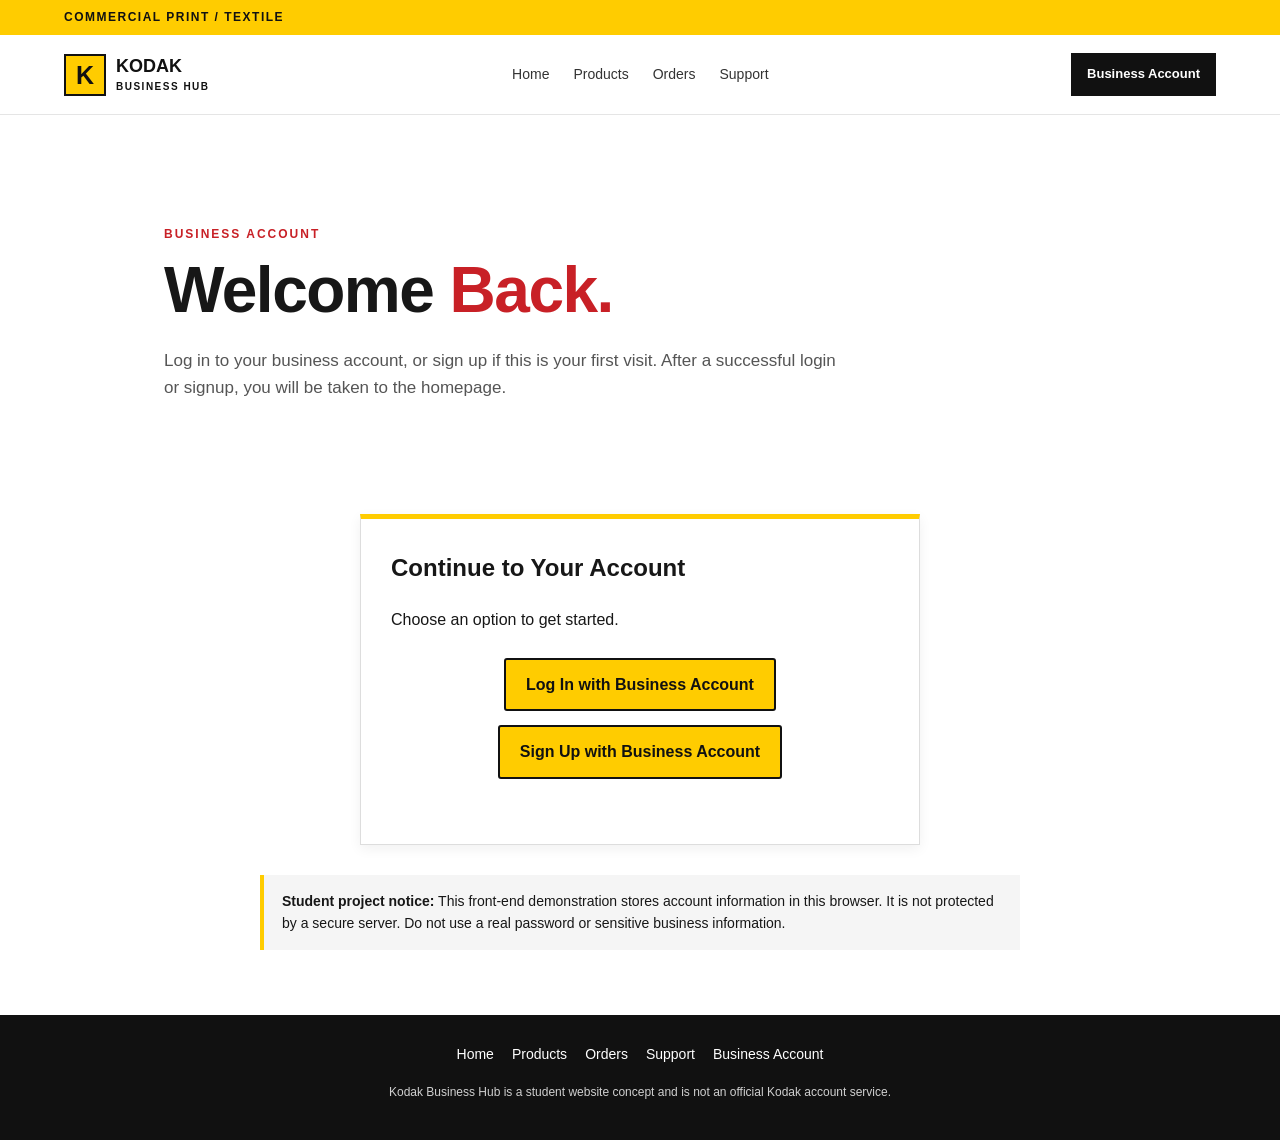
==== login.html @ 9f92df03 "Add files via upload all the files are linked. Login page established first and then goes to home pa" ====
<!DOCTYPE html>
<!-- This tells the browser that this page uses modern HTML. -->
<html lang="en">
<head>
    <!-- Standard character encoding and responsive page sizing. -->
    <meta charset="UTF-8">
    <meta name="viewport" content="width=device-width, initial-scale=1.0">
    <title>Business Account Login | Kodak Business Hub</title>
    <!-- Use the same stylesheet as the rest of the website. -->
    <link rel="stylesheet" href="style.css">
</head>
<body>
    <!-- The visible page content starts here. Header, main content, and footer go inside body. -->
    <div class="top-bar"><p>COMMERCIAL PRINT / TEXTILE</p></div>

    <header class="site-header">
        <a class="brand" href="index.html" aria-label="Kodak Business Hub home">
            <span class="brand-mark">K</span>
            <span class="brand-name">KODAK<small>BUSINESS HUB</small></span>
        </a>
        <nav class="navigation" aria-label="Main navigation">
            <a href="index.html">Home</a>
            <a href="products.html">Products</a>
            <a href="order.html">Orders</a>
            <a href="support.html">Support</a>
        </nav>
        <a class="account-button" href="login.html" aria-current="page">Business Account</a>
    </header>

    <!-- Main is where the unique content for this page belongs. -->

    <main class="login-content">
        <section class="intro">
            <p class="small-heading">BUSINESS ACCOUNT</p>
            <h1>Welcome <span>Back.</span></h1>
            <p class="intro-text">
                Log in to your business account, or sign up if this is your first visit.
                After a successful login or signup, you will be taken to the homepage.
            </p>
        </section>

        <!-- Visitors choose whether they already have an account. -->
        <section class="login-card" id="account-options">
            <h2>Continue to Your Account</h2>
            <p>Choose an option to get started.</p>
            <div class="order-buttons">
                <button type="button" class="login-button" id="show-login">
                    Log In with Business Account
                </button>
                <button type="button" class="login-button" id="show-signup">
                    Sign Up with Business Account
                </button>
            </div>
        </section>

        <!-- Login form is hidden until the visitor chooses Log In. -->
        <section class="login-card" id="login-section" hidden>
            <h2>Log In</h2>
            <form class="login-form" id="login-form">
                <label for="login-email">Business Email</label>
                <input type="email" id="login-email" name="loginEmail"
                    placeholder="name@company.com" autocomplete="username" required>

                <label for="login-password">Password</label>
                <input type="password" id="login-password" name="loginPassword"
                    placeholder="Enter your password" autocomplete="current-password" required>

                <button type="submit">Log In and Continue</button>
            </form>
            <p class="form-message" id="login-message" role="status" aria-live="polite"></p>
            <p class="login-switch">
                New here?
                <button type="button" class="text-button" id="login-to-signup">
                    Create a business account
                </button>
            </p>
        </section>

        <!-- Signup form collects the details needed for this demonstration. -->
        <section class="login-card" id="signup-section" hidden>
            <h2>Sign Up</h2>
            <form class="signup-form" id="signup-form">
                <label for="company-name">Company Name</label>
                <input type="text" id="company-name" name="companyName"
                    placeholder="Enter your company name" autocomplete="organization" required>

                <label for="signup-email">Business Email</label>
                <input type="email" id="signup-email" name="signupEmail"
                    placeholder="name@company.com" autocomplete="email" required>

                <label for="signup-password">Create a Password</label>
                <input type="password" id="signup-password" name="signupPassword"
                    placeholder="Create a password (at least 8 characters)"
                    autocomplete="new-password" minlength="8" required>

                <label for="confirm-password">Confirm Password</label>
                <input type="password" id="confirm-password" name="confirmPassword"
                    placeholder="Type the password again"
                    autocomplete="new-password" minlength="8" required>

                <button type="submit">Create Account and Continue</button>
            </form>
            <p class="form-message" id="signup-message" role="status" aria-live="polite"></p>
            <p class="login-switch">
                Already have an account?
                <button type="button" class="text-button" id="signup-to-login">Log in</button>
            </p>
        </section>

        <div class="prototype-notice">
            <strong>Student project notice:</strong>
            This front-end demonstration stores account information in this browser.
            It is not protected by a secure server. Do not use a real password or
            sensitive business information.
        </div>
    </main>

    <footer class="site-footer">
        <div class="footer-links">
            <a href="index.html">Home</a>
            <a href="products.html">Products</a>
            <a href="order.html">Orders</a>
            <a href="support.html">Support</a>
            <a href="login.html">Business Account</a>
        </div>
        <p class="disclaimer">
            Kodak Business Hub is a student website concept and is not an official
            Kodak account service.
        </p>
    </footer>

    <script>
        /*
         * ELEMENT REFERENCES
         * getElementById finds an HTML element by its unique id. Keeping these
         * references in constants makes the later code shorter and easier to read.
         */
        const accountOptions = document.getElementById("account-options");
        const loginSection = document.getElementById("login-section");
        const signupSection = document.getElementById("signup-section");
        const loginForm = document.getElementById("login-form");
        const signupForm = document.getElementById("signup-form");
        const loginMessage = document.getElementById("login-message");
        const signupMessage = document.getElementById("signup-message");

        /*
         * SHOW LOGIN
         * The hidden property controls whether a section appears on the page.
         * Hide the choice screen and signup form, then show the login form.
         */
        document.getElementById("show-login").addEventListener("click", function () {
            accountOptions.hidden = true;
            loginSection.hidden = false;
            signupSection.hidden = true;
            loginMessage.textContent = "";
        });

        // SHOW SIGNUP: display the signup form and hide the other two sections.
        document.getElementById("show-signup").addEventListener("click", function () {
            accountOptions.hidden = true;
            loginSection.hidden = true;
            signupSection.hidden = false;
            signupMessage.textContent = "";
        });

        // Allow visitors to move from login to signup without reloading the page.
        document.getElementById("login-to-signup").addEventListener("click", function () {
            loginSection.hidden = true;
            signupSection.hidden = false;
            signupMessage.textContent = "";
        });

        // Allow visitors to move from signup back to login.
        document.getElementById("signup-to-login").addEventListener("click", function () {
            signupSection.hidden = true;
            loginSection.hidden = false;
            loginMessage.textContent = "";
        });

        /*
         * SIGNUP
         * This project uses localStorage to imitate account creation in one browser.
         * A real login system should store accounts on a secure server and hash
         * passwords. Saving a plain password in browser storage is not secure.
         */
        signupForm.addEventListener("submit", function (event) {
            // Prevent the default form action, which would reload this page.
            event.preventDefault();

            // Read form values. trim() removes accidental spaces around text fields.
            const companyName = document.getElementById("company-name").value.trim();
            const email = document.getElementById("signup-email").value.trim().toLowerCase();
            const password = document.getElementById("signup-password").value;
            const confirmPassword = document.getElementById("confirm-password").value;

            // Password entries must match before we can create the demo account.
            if (password !== confirmPassword) {
                signupMessage.textContent = "The passwords do not match. Please try again.";
                return; // Stops the rest of this function.
            }

            // Use the email as part of the storage key to identify the account.
            const storageKey = "kodakBusinessAccount-" + email;
            const existingAccount = localStorage.getItem(storageKey);

            // Do not create a second account for the same email address.
            if (existingAccount !== null) {
                signupMessage.textContent =
                    "An account already exists for this email. Please log in instead.";
                return;
            }

            // Store the demo account as JSON text because localStorage stores strings.
            const account = {
                companyName: companyName,
                email: email,
                password: password
            };
            localStorage.setItem(storageKey, JSON.stringify(account));

            // Record the current signed-in email for this browser session.
            sessionStorage.setItem("kodakBusinessSignedInEmail", email);

            // The user asked to land on the homepage after successful signup.
            window.location.href = "index.html";
        });

        /*
         * LOGIN
         * Find the saved account by email and compare the password entered now
         * with the password saved when the account was created in this browser.
         */
        loginForm.addEventListener("submit", function (event) {
            event.preventDefault();

            const email = document.getElementById("login-email").value.trim().toLowerCase();
            const password = document.getElementById("login-password").value;
            const storageKey = "kodakBusinessAccount-" + email;

            // If the key is missing, no account was created for this email here.
            const savedAccountText = localStorage.getItem(storageKey);
            if (savedAccountText === null) {
                loginMessage.textContent =
                    "No account was found for that email. Please sign up first.";
                return;
            }

            // Turn the saved JSON string back into a JavaScript object.
            const savedAccount = JSON.parse(savedAccountText);

            // Do not redirect unless the entered password matches the saved one.
            if (savedAccount.password !== password) {
                loginMessage.textContent = "The password is incorrect. Please try again.";
                return;
            }

            // Save the signed-in state for this browser session.
            sessionStorage.setItem("kodakBusinessSignedInEmail", email);

            // Successful login sends the visitor to the homepage.
            window.location.href = "index.html";
        });
    </script>
</body>
</html>
---- style.css ----
/*
 * SHARED WEBSITE STYLES
 * This file controls the appearance shared by all the HTML pages.
 * HTML decides what content is on a page; CSS decides how that content looks.
 * I kept the existing rules and added explanations to make the file easier to follow.
 */

/* --------------------------------------------------
   KODAK BUSINESS HUB
   This file controls the appearance of the homepage.
   -------------------------------------------------- */


/* Applies consistent width calculations to all elements. */
* {
    box-sizing: border-box;
}


/* Sets the default font, text color, and page background. */
body {
    margin: 0;
    font-family: Arial, Helvetica, sans-serif;
    color: #171717;
    background-color: #ffffff;
    line-height: 1.6;
}


/* TOP BAR: Creates the yellow bar at the top. */
.top-bar {
    background-color: #ffcc00;
    color: #111111;
    padding: 8px 5%;
    font-size: 12px;
    font-weight: bold;
    letter-spacing: 1.5px;
}

/* Removes the default space around the top-bar paragraph. */
.top-bar p {
    margin: 0;
}


/* HEADER: Arranges the brand, navigation, and account link. */
/* Header: the logo, navigation links, and business-account button sit here. */
.site-header {
    display: flex;
    align-items: center;
    justify-content: space-between;
    gap: 24px;
    padding: 18px 5%;
    border-bottom: 1px solid #e5e5e5;
}


/* BRAND: Places the K symbol beside the brand name. */
.brand {
    display: flex;
    align-items: center;
    gap: 10px;
    color: #111111;
    text-decoration: none;
    flex-shrink: 0;
}


/* Creates the yellow square containing the letter K. */
.brand-mark {
    display: inline-flex;
    align-items: center;
    justify-content: center;
    width: 42px;
    height: 42px;
    background-color: #ffcc00;
    border: 2px solid #111111;
    font-size: 25px;
    font-weight: 900;
}


/* Styles the KODAK BUSINESS HUB text. */
.brand-name {
    font-size: 18px;
    font-weight: 900;
    line-height: 1.1;
}

/* Places BUSINESS HUB below KODAK. */
.brand-name small {
    display: block;
    margin-top: 4px;
    font-size: 10px;
    letter-spacing: 1.5px;
}


/* NAVIGATION: Places the page links in a horizontal row. */
.navigation {
    display: flex;
    align-items: center;
    justify-content: center;
    gap: 24px;
}

/* Styles the navigation links. */
.navigation a,
.footer-links a {
    color: #333333;
    text-decoration: none;
    font-size: 14px;
}

/* Makes the current page and hovered links red. */
.navigation a:hover,
.navigation a.active {
    color: #c82026;
}


/* ACCOUNT BUTTON: Keeps Business Account on the right. */
.account-button {
    display: inline-block;
    padding: 11px 16px;
    background-color: #111111;
    color: #ffffff;
    text-decoration: none;
    font-size: 13px;
    font-weight: bold;
    white-space: nowrap;
}

/* Changes the button to red when the mouse is over it. */
.account-button:hover {
    background-color: #c82026;
}


/* INTRODUCTION: Provides space around the main heading. */
.intro {
    max-width: 1000px;
    margin: 0 auto;
    padding: 75px 24px 65px;
}


/* Styles the small red heading above the main title. */
.small-heading {
    margin: 0 0 12px;
    color: #c82026;
    font-size: 12px;
    font-weight: bold;
    letter-spacing: 2px;
}


/* Styles the main homepage heading. */
.intro h1 {
    margin: 0;
    font-size: clamp(38px, 6vw, 64px);
    line-height: 1.08;
    letter-spacing: -1.5px;
}

/* Colors the words Textile Print red. */
.intro h1 span {
    color: #c82026;
}


/* Styles the paragraph below the main heading. */
.intro-text {
    max-width: 690px;
    margin-top: 22px;
    color: #555555;
    font-size: 17px;
}


/* BUSINESS TOOLS: Creates a light gray section background. */
.business-tools {
    padding: 60px 5% 75px;
    background-color: #f5f5f5;
}


/* Centers the section heading and description. */
.section-title {
    max-width: 760px;
    margin: 0 auto 32px;
    text-align: center;
}

/* Sets the size and spacing of the section heading. */
.section-title h2 {
    margin: 0;
    font-size: clamp(26px, 4vw, 38px);
    line-height: 1.2;
}

/* Makes the section description gray. */
.section-title > p:last-child {
    color: #666666;
}


/* TOOL GRID: Arranges the four cards in four columns. */
.tool-grid {
    display: grid;
    grid-template-columns: repeat(4, minmax(0, 1fr));
    gap: 16px;
    max-width: 1200px;
    margin: 0 auto;
}


/* TOOL CARDS: Makes each card clickable and white. */
.tool-card {
    display: flex;
    flex-direction: column;
    align-items: flex-start;
    min-height: 230px;
    padding: 24px;
    background-color: #ffffff;
    border: 1px solid #e2e2e2;
    color: #171717;
    text-decoration: none;
    transition: transform 0.2s ease, border-color 0.2s ease;
}

/* Moves the card slightly and changes its border on hover. */
.tool-card:hover {
    transform: translateY(-4px);
    border-color: #c82026;
}


/* Styles the small number at the top of each card. */
.card-number {
    color: #c82026;
    font-size: 12px;
    font-weight: bold;
    letter-spacing: 1px;
}

/* Styles each card's heading. */
.tool-card h3 {
    margin: 18px 0 6px;
    font-size: 20px;
}

/* Styles the description inside each card. */
.tool-card p {
    margin: 0 0 18px;
    color: #666666;
    font-size: 14px;
}

/* Styles the clickable-looking text at the bottom of each card. */
.card-link {
    margin-top: auto;
    color: #c82026;
    font-size: 13px;
    font-weight: bold;
}


/* FOOTER: Creates a black section at the bottom of the page. */
/* Footer styles apply to the links and note at the bottom of each page. */
.site-footer {
    padding: 28px 5%;
    background-color: #111111;
    color: #ffffff;
    text-align: center;
}


/* Arranges the footer links in the center. */
.footer-links {
    display: flex;
    flex-wrap: wrap;
    justify-content: center;
    gap: 18px;
    margin-bottom: 18px;
}

/* Makes footer links white. */
.footer-links a {
    color: #ffffff;
}

/* Makes footer links yellow when hovered over. */
.footer-links a:hover,
.research-links a:hover {
    color: #ffcc00;
}


/* Styles the research sources and student-project disclaimer. */
.research-links,
.disclaimer {
    margin: 10px 0;
    font-size: 12px;
    color: #d0d0d0;
}

/* Makes the research links white. */
.research-links a {
    color: #ffffff;
}


/* TABLET: Uses two cards per row on medium-sized screens. */
@media (max-width: 900px) {

    /* Allows the header items to move onto another line. */
    .site-header {
        flex-wrap: wrap;
    }

    /* Gives the navigation its own row. */
    .navigation {
        order: 3;
        width: 100%;
        flex-wrap: wrap;
        gap: 16px;
    }

    /* Changes the cards from four columns to two. */
    .tool-grid {
        grid-template-columns: repeat(2, minmax(0, 1fr));
    }
}


/* PHONE: Makes the page easier to read on small screens. */
@media (max-width: 560px) {

    /* Reduces the header spacing. */
    .site-header {
        gap: 16px;
        padding: 16px 5%;
    }

    /* Makes the K symbol smaller. */
    .brand-mark {
        width: 36px;
        height: 36px;
        font-size: 21px;
    }

    /* Makes the brand name smaller. */
    .brand-name {
        font-size: 15px;
    }

    /* Reduces the account button size. */
    .account-button {
        margin-left: auto;
        padding: 9px 10px;
        font-size: 12px;
    }

    /* Aligns navigation links to the left. */
    .navigation {
        justify-content: flex-start;
        gap: 14px;
    }

    /* Reduces navigation text size. */
    .navigation a {
        font-size: 13px;
    }

    /* Reduces the space around the introduction. */
    .intro {
        padding-top: 55px;
        padding-bottom: 45px;
    }

    /* Makes the introduction text slightly smaller. */
    .intro-text {
        font-size: 15px;
    }

    /* Reduces the space around the business tools section. */
    .business-tools {
        padding: 45px 5%;
    }

    /* Displays one card per row on phones. */
    .tool-grid {
        grid-template-columns: 1fr;
    }

    /* Reduces the height of each card. */
    .tool-card {
        min-height: 190px;
    }
}

/* ==========================================================
   ADDITIONAL STYLES FOR ORDERS AND LOGIN PAGES
   These rules are added after the original styles so the
   existing homepage and product styling remains unchanged.
   ========================================================== */
/* Orders page: spacing and layout for the Current Orders and Past Orders panels. */
.orders-content, /* Login page: keeps the sign-in and sign-up forms aligned and readable. */
.login-content {
    width: min(1100px, 90%);
    margin: 0 auto;
    padding: 35px 0 65px;
}
.order-buttons {
    display: flex;
    flex-wrap: wrap;
    justify-content: center;
    gap: 14px;
    margin: 25px 0 35px;
}
.order-buttons button, .login-button, .login-form button, .signup-form button {
    padding: 12px 20px;
    border: 2px solid #111111;
    border-radius: 3px;
    background-color: #ffcc00;
    color: #111111;
    font: inherit;
    font-weight: bold;
    cursor: pointer;
    transition: background-color 0.2s ease, transform 0.2s ease;
}
.order-buttons button:hover, .login-button:hover, .login-form button:hover, .signup-form button:hover {
    background-color: #e6b800;
    transform: translateY(-1px);
}
.order-buttons button:focus-visible, .login-button:focus-visible,
.login-form button:focus-visible, .signup-form button:focus-visible,
.login-content input:focus-visible {
    outline: 3px solid #c82026;
    outline-offset: 3px;
}
.order-buttons button.selected {
    background-color: #111111;
    color: #ffffff;
}
.order-panel {
    margin: 20px 0;
    padding: 25px;
    background-color: #ffffff;
    border: 1px solid #dddddd;
    border-top: 5px solid #ffcc00;
}
.no-orders-message {
    margin: 18px 0 0;
    padding: 18px;
    background-color: #f5f5f5;
    border-left: 4px solid #c82026;
}
/* Table styles make order details easier to scan across each row. */
.order-table-wrapper {
    width: 100%;
    overflow-x: auto;
    margin-top: 18px;
}
.order-table {
    width: 100%;
    border-collapse: collapse;
    background-color: #ffffff;
}
.order-table th, .order-table td {
    padding: 13px 15px;
    border: 1px solid #dddddd;
    text-align: left;
    vertical-align: top;
}
.order-table th {
    background-color: #111111;
    color: #ffffff;
}
.login-card {
    max-width: 560px;
    margin: 30px auto;
    padding: 30px;
    background-color: #ffffff;
    border: 1px solid #dddddd;
    border-top: 5px solid #ffcc00;
    box-shadow: 0 4px 12px rgba(0, 0, 0, 0.06);
}
.login-card h2 { margin-top: 0; }
.login-form, .signup-form {
    display: flex;
    flex-direction: column;
    gap: 10px;
}
.login-form label, .signup-form label {
    margin-top: 8px;
    font-weight: bold;
}
.login-form input, .signup-form input {
    width: 100%;
    padding: 12px;
    border: 1px solid #bbbbbb;
    border-radius: 3px;
    font: inherit;
}
.login-form button, .signup-form button { margin-top: 16px; }
.login-switch { margin-top: 20px; }
.text-button {
    padding: 0;
    border: 0;
    background: none;
    color: #c82026;
    font: inherit;
    font-weight: bold;
    text-decoration: underline;
    cursor: pointer;
}
.text-button:hover { color: #8f151a; }
.form-message {
    min-height: 1.5em;
    margin-top: 15px;
    font-weight: bold;
}
/* This notice explains that the site is a student prototype, not a live service. */
.prototype-notice {
    max-width: 760px;
    margin: 25px auto 0;
    padding: 15px 18px;
    background-color: #f5f5f5;
    border-left: 4px solid #ffcc00;
    font-size: 14px;
}
@media (max-width: 560px) {
    .orders-content, .login-content {
        width: 92%;
        padding-top: 20px;
    }
    .order-panel, .login-card { padding: 18px; }
    .order-buttons { flex-direction: column; }
    .order-buttons button { width: 100%; }
    .order-table th, .order-table td { padding: 10px; }
}
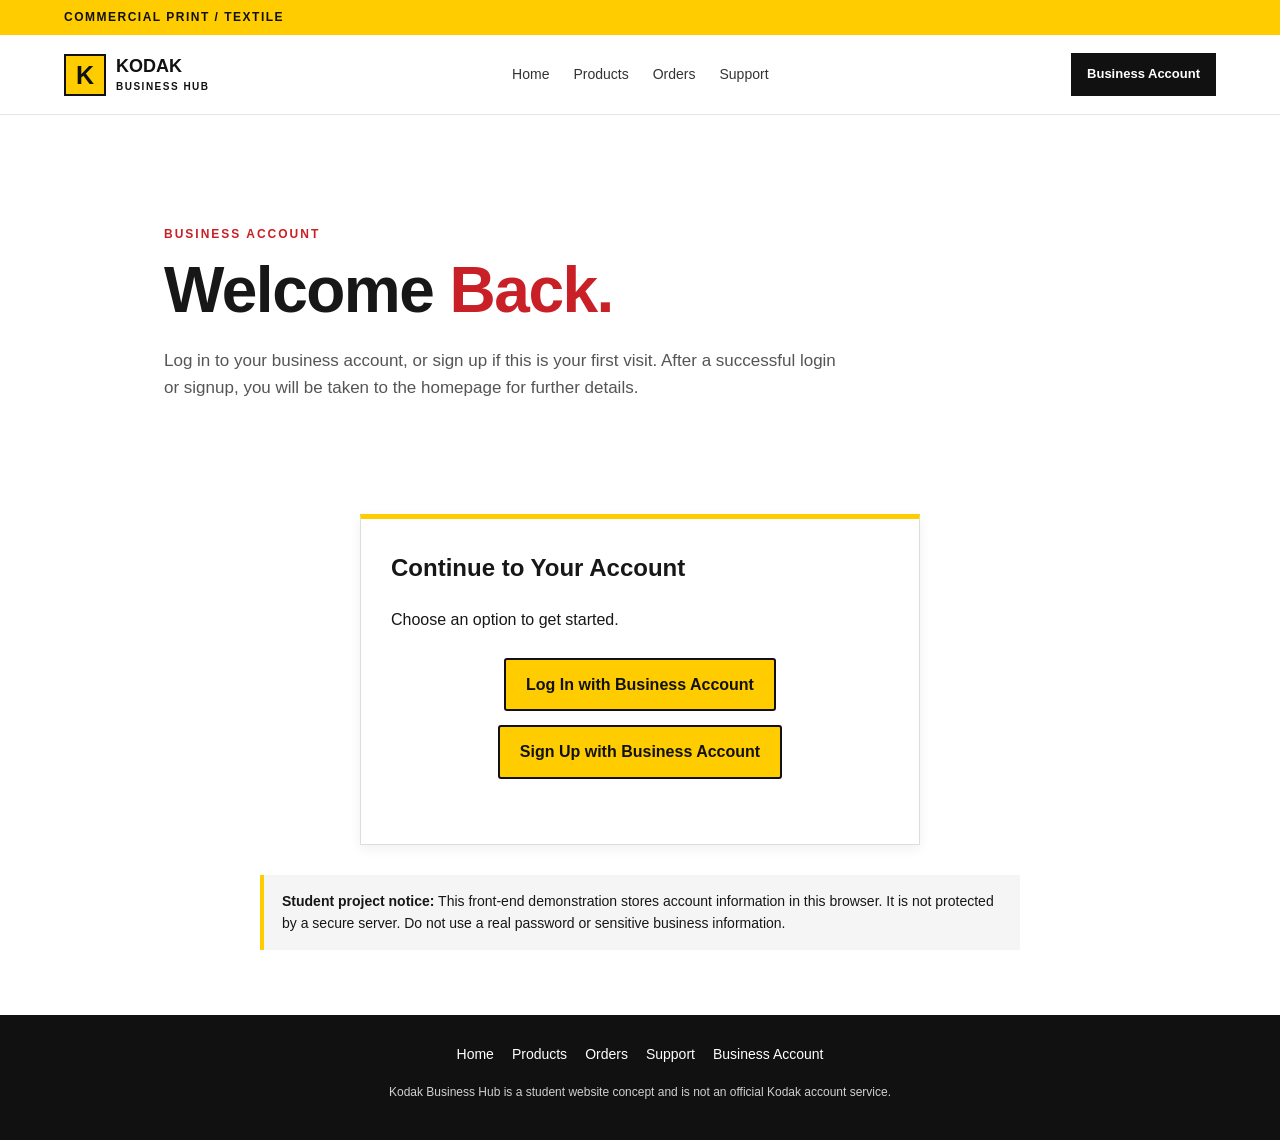
==== commit 854b3961: "Add files via upload all the css and javascript is separate here. going to use these files only for " ====
--- a/login.html
+++ b/login.html
@@ -1,16 +1,16 @@
 <!DOCTYPE html>
-<!-- This tells the browser that this page uses modern HTML. -->
 <html lang="en">
 <head>
-    <!-- Standard character encoding and responsive page sizing. -->
     <meta charset="UTF-8">
     <meta name="viewport" content="width=device-width, initial-scale=1.0">
     <title>Business Account Login | Kodak Business Hub</title>
+
     <!-- Use the same stylesheet as the rest of the website. -->
     <link rel="stylesheet" href="style.css">
+    <!-- All website JavaScript is centralized in this one file. defer waits until HTML is parsed. -->
+    <script src="script.js" defer></script>
 </head>
 <body>
-    <!-- The visible page content starts here. Header, main content, and footer go inside body. -->
     <div class="top-bar"><p>COMMERCIAL PRINT / TEXTILE</p></div>
 
     <header class="site-header">
@@ -27,7 +27,6 @@
         <a class="account-button" href="login.html" aria-current="page">Business Account</a>
     </header>
 
-    <!-- Main is where the unique content for this page belongs. -->
 
     <main class="login-content">
         <section class="intro">
@@ -35,11 +34,11 @@
             <h1>Welcome <span>Back.</span></h1>
             <p class="intro-text">
                 Log in to your business account, or sign up if this is your first visit.
-                After a successful login or signup, you will be taken to the homepage.
+                After a successful login or signup, you will be taken to the homepage for further details.
             </p>
         </section>
 
-        <!-- Visitors choose whether they already have an account. -->
+        <!-- choose whether they already have an account. -->
         <section class="login-card" id="account-options">
             <h2>Continue to Your Account</h2>
             <p>Choose an option to get started.</p>
@@ -128,138 +127,6 @@
             Kodak account service.
         </p>
     </footer>
-
-    <script>
-        /*
-         * ELEMENT REFERENCES
-         * getElementById finds an HTML element by its unique id. Keeping these
-         * references in constants makes the later code shorter and easier to read.
-         */
-        const accountOptions = document.getElementById("account-options");
-        const loginSection = document.getElementById("login-section");
-        const signupSection = document.getElementById("signup-section");
-        const loginForm = document.getElementById("login-form");
-        const signupForm = document.getElementById("signup-form");
-        const loginMessage = document.getElementById("login-message");
-        const signupMessage = document.getElementById("signup-message");
-
-        /*
-         * SHOW LOGIN
-         * The hidden property controls whether a section appears on the page.
-         * Hide the choice screen and signup form, then show the login form.
-         */
-        document.getElementById("show-login").addEventListener("click", function () {
-            accountOptions.hidden = true;
-            loginSection.hidden = false;
-            signupSection.hidden = true;
-            loginMessage.textContent = "";
-        });
-
-        // SHOW SIGNUP: display the signup form and hide the other two sections.
-        document.getElementById("show-signup").addEventListener("click", function () {
-            accountOptions.hidden = true;
-            loginSection.hidden = true;
-            signupSection.hidden = false;
-            signupMessage.textContent = "";
-        });
-
-        // Allow visitors to move from login to signup without reloading the page.
-        document.getElementById("login-to-signup").addEventListener("click", function () {
-            loginSection.hidden = true;
-            signupSection.hidden = false;
-            signupMessage.textContent = "";
-        });
-
-        // Allow visitors to move from signup back to login.
-        document.getElementById("signup-to-login").addEventListener("click", function () {
-            signupSection.hidden = true;
-            loginSection.hidden = false;
-            loginMessage.textContent = "";
-        });
-
-        /*
-         * SIGNUP
-         * This project uses localStorage to imitate account creation in one browser.
-         * A real login system should store accounts on a secure server and hash
-         * passwords. Saving a plain password in browser storage is not secure.
-         */
-        signupForm.addEventListener("submit", function (event) {
-            // Prevent the default form action, which would reload this page.
-            event.preventDefault();
-
-            // Read form values. trim() removes accidental spaces around text fields.
-            const companyName = document.getElementById("company-name").value.trim();
-            const email = document.getElementById("signup-email").value.trim().toLowerCase();
-            const password = document.getElementById("signup-password").value;
-            const confirmPassword = document.getElementById("confirm-password").value;
-
-            // Password entries must match before we can create the demo account.
-            if (password !== confirmPassword) {
-                signupMessage.textContent = "The passwords do not match. Please try again.";
-                return; // Stops the rest of this function.
-            }
-
-            // Use the email as part of the storage key to identify the account.
-            const storageKey = "kodakBusinessAccount-" + email;
-            const existingAccount = localStorage.getItem(storageKey);
-
-            // Do not create a second account for the same email address.
-            if (existingAccount !== null) {
-                signupMessage.textContent =
-                    "An account already exists for this email. Please log in instead.";
-                return;
-            }
-
-            // Store the demo account as JSON text because localStorage stores strings.
-            const account = {
-                companyName: companyName,
-                email: email,
-                password: password
-            };
-            localStorage.setItem(storageKey, JSON.stringify(account));
-
-            // Record the current signed-in email for this browser session.
-            sessionStorage.setItem("kodakBusinessSignedInEmail", email);
-
-            // The user asked to land on the homepage after successful signup.
-            window.location.href = "index.html";
-        });
-
-        /*
-         * LOGIN
-         * Find the saved account by email and compare the password entered now
-         * with the password saved when the account was created in this browser.
-         */
-        loginForm.addEventListener("submit", function (event) {
-            event.preventDefault();
-
-            const email = document.getElementById("login-email").value.trim().toLowerCase();
-            const password = document.getElementById("login-password").value;
-            const storageKey = "kodakBusinessAccount-" + email;
-
-            // If the key is missing, no account was created for this email here.
-            const savedAccountText = localStorage.getItem(storageKey);
-            if (savedAccountText === null) {
-                loginMessage.textContent =
-                    "No account was found for that email. Please sign up first.";
-                return;
-            }
-
-            // Turn the saved JSON string back into a JavaScript object.
-            const savedAccount = JSON.parse(savedAccountText);
-
-            // Do not redirect unless the entered password matches the saved one.
-            if (savedAccount.password !== password) {
-                loginMessage.textContent = "The password is incorrect. Please try again.";
-                return;
-            }
-
-            // Save the signed-in state for this browser session.
-            sessionStorage.setItem("kodakBusinessSignedInEmail", email);
-
-            // Successful login sends the visitor to the homepage.
-            window.location.href = "index.html";
-        });
-    </script>
+    <!-- Page-specific JavaScript: behavior is kept separate from HTML and CSS. -->
 </body>
 </html>
--- a/style.css
+++ b/style.css
@@ -541,3 +541,390 @@
     .order-buttons button { width: 100%; }
     .order-table th, .order-table td { padding: 10px; }
 }
+
+
+/* ============================================================
+   PAGE-SPECIFIC STYLES MOVED OUT OF PRODUCTS.HTML
+   These rules belong here so HTML files contain structure only.
+   ============================================================ */
+/* Styles the main products page */
+        .products-page {
+            max-width: 1200px;
+            margin: 0 auto;
+            padding: 40px 25px;
+        }
+
+        /* Styles the introduction at the top */
+        .products-intro {
+            text-align: center;
+            padding: 35px 15px;
+        }
+
+        .products-intro h1 {
+            font-size: 38px;
+            margin-bottom: 15px;
+        }
+
+        .products-intro p {
+            max-width: 750px;
+            margin: 0 auto;
+            line-height: 1.7;
+        }
+
+        /* Creates space between the machine and ink sections */
+        .product-section {
+            margin-top: 45px;
+            margin-bottom: 55px;
+            scroll-margin-top: 30px;
+        }
+
+        .product-section h2 {
+            font-size: 29px;
+            margin-bottom: 10px;
+        }
+
+        .section-description {
+            line-height: 1.6;
+            margin-bottom: 25px;
+        }
+
+        /* Displays the product cards in a grid */
+        .product-grid {
+            display: grid;
+            grid-template-columns: repeat(3, 1fr);
+            gap: 25px;
+        }
+
+        /* Styles each individual product card */
+        .product-card {
+            background-color: #ffffff;
+            border: 1px solid #dddddd;
+            border-radius: 8px;
+            padding: 25px;
+            box-shadow: 0 3px 8px rgba(0, 0, 0, 0.08);
+
+            /* Makes the hover effect smooth */
+            transition: transform 0.25s ease, box-shadow 0.25s ease;
+        }
+
+        /* Adds a hover effect when the mouse moves over a card */
+        .product-card:hover {
+            transform: translateY(-6px);
+            box-shadow: 0 8px 18px rgba(0, 0, 0, 0.15);
+        }
+
+        /* Styles the small product category label */
+        .product-type {
+            display: inline-block;
+            background-color: #fff1b8;
+            color: #333333;
+            padding: 6px 10px;
+            border-radius: 4px;
+            font-size: 12px;
+            font-weight: bold;
+            margin-bottom: 15px;
+        }
+
+        /* Styles the product name */
+        .product-card h3 {
+            font-size: 21px;
+            margin-bottom: 12px;
+        }
+
+        /* Styles the product description */
+        .product-card p {
+            line-height: 1.6;
+            margin-bottom: 18px;
+        }
+
+        /* Styles the View Details buttons */
+        .details-button {
+            display: inline-block;
+            background-color: #f5c400;
+            color: #111111;
+            text-decoration: none;
+            font-weight: bold;
+            padding: 11px 18px;
+            border-radius: 4px;
+            transition: background-color 0.2s ease;
+        }
+
+        /* Changes the button color when hovered over */
+        .details-button:hover {
+            background-color: #e0b200;
+        }
+
+        /* Makes keyboard navigation easier to see */
+        .details-button:focus-visible {
+            outline: 3px solid #222222;
+            outline-offset: 3px;
+        }
+
+        /*
+         * The Request Quote button starts hidden so each product card stays neat.
+         * When a visitor moves the mouse over a product card, the button appears.
+         * The focus rule does the same thing for someone using a keyboard.
+         */
+        .quote-button {
+            display: inline-block;
+            margin-left: 8px;
+            background-color: #222222;
+            color: #ffffff;
+            text-decoration: none;
+            font-weight: bold;
+            padding: 11px 18px;
+            border-radius: 4px;
+            opacity: 0;
+            visibility: hidden;
+            transform: translateY(5px);
+            transition: opacity 0.2s ease, transform 0.2s ease, visibility 0.2s ease;
+        }
+
+        /* Reveal the quote button only when the product card is hovered or focused. */
+        .product-card:hover .quote-button,
+        .product-card:focus-within .quote-button {
+            opacity: 1;
+            visibility: visible;
+            transform: translateY(0);
+        }
+
+        /* Give the quote button a clear hover and keyboard-focus state. */
+        .quote-button:hover {
+            background-color: #444444;
+        }
+
+        .quote-button:focus-visible {
+            outline: 3px solid #f5c400;
+            outline-offset: 3px;
+        }
+
+        /* On touch screens there is no mouse hover, so keep the button visible. */
+        @media (hover: none) {
+            .quote-button {
+                opacity: 1;
+                visibility: visible;
+                transform: none;
+                margin-top: 10px;
+                margin-left: 0;
+            }
+        }
+
+        /* Styles the inventory notice */
+        .inventory-notice {
+            background-color: #f5f5f5;
+            border-left: 5px solid #f5c400;
+            padding: 20px;
+            margin-top: 25px;
+            line-height: 1.6;
+        }
+
+        /* Adjusts the product grid for tablets */
+        @media (max-width: 850px) {
+            .product-grid {
+                grid-template-columns: repeat(2, 1fr);
+            }
+        }
+
+        /* Adjusts the product grid for mobile phones */
+        @media (max-width: 550px) {
+            .product-grid {
+                grid-template-columns: 1fr;
+            }
+
+            .products-intro h1 {
+                font-size: 30px;
+            }
+
+            .product-section h2 {
+                font-size: 25px;
+            }
+        }
+
+
+/* ============================================================
+   PAGE-SPECIFIC STYLES MOVED OUT OF SUPPORT.HTML
+   These rules belong here so HTML files contain structure only.
+   ============================================================ */
+/* Main support form */
+        #support-form {
+            max-width: 750px;
+            margin: 30px auto;
+            padding: 30px;
+            background-color: #ffffff;
+            border: 1px solid #dddddd;
+            border-top: 5px solid #ffcc00;
+        }
+
+        /* Form fields */
+        .support-form-group {
+            display: flex;
+            flex-direction: column;
+            margin-bottom: 22px;
+        }
+
+        .support-form-group > label,
+        .support-form-group legend {
+            margin-bottom: 8px;
+            font-weight: bold;
+            color: #222222;
+        }
+
+        .support-form-group input[type="text"],
+        .support-form-group input[type="email"],
+        .support-form-group select,
+        .support-form-group textarea {
+            width: 100%;
+            padding: 12px;
+            border: 1px solid #cccccc;
+            border-radius: 3px;
+            font-family: Arial, Helvetica, sans-serif;
+            font-size: 15px;
+            background-color: #ffffff;
+        }
+
+        /* Larger issue description box */
+        #issue-description {
+            min-height: 280px;
+            width: 100%;
+            resize: vertical;
+            line-height: 1.6;
+        }
+
+        /* Character counter */
+        #character-count {
+            display: block;
+            margin-top: 6px;
+            color: #666666;
+            text-align: right;
+            font-size: 12px;
+        }
+
+        /* Highlight fields when selected */
+        .support-form-group input:focus,
+        .support-form-group select:focus,
+        .support-form-group textarea:focus {
+            outline: 2px solid #ffcc00;
+            border-color: #111111;
+        }
+
+        /* On-site visit options */
+        fieldset.support-form-group {
+            border: 1px solid #dddddd;
+            padding: 18px;
+        }
+
+        .support-form-group legend {
+            padding: 0 8px;
+        }
+
+        .support-radio-option {
+            display: flex;
+            align-items: flex-start;
+            gap: 10px;
+            margin: 10px 0;
+        }
+
+        .support-radio-option input {
+            margin-top: 5px;
+            accent-color: #c82026;
+        }
+
+        .support-radio-option label {
+            cursor: pointer;
+            color: #333333;
+        }
+
+        /* Submit and clear buttons */
+        .support-form-buttons {
+            display: flex;
+            gap: 12px;
+            flex-wrap: wrap;
+            margin-top: 25px;
+        }
+
+        .support-form-buttons button {
+            padding: 13px 20px;
+            background-color: #ffcc00;
+            color: #111111;
+            border: 2px solid #111111;
+            font-size: 14px;
+            font-weight: bold;
+            cursor: pointer;
+        }
+
+        .support-form-buttons button:hover {
+            background-color: #e6b800;
+        }
+
+        .support-form-buttons .reset-button {
+            background-color: #ffffff;
+            color: #111111;
+        }
+
+        .support-form-buttons .reset-button:hover {
+            background-color: #eeeeee;
+        }
+
+        /* Form submission message */
+        #support-message {
+            margin-top: 20px;
+            font-weight: bold;
+            line-height: 1.6;
+        }
+
+        /* Reference number at the bottom */
+        .support-reference {
+            max-width: 750px;
+            margin: 35px auto 0;
+            padding: 25px;
+            text-align: center;
+            background-color: #111111;
+            color: #ffffff;
+            border-bottom: 5px solid #ffcc00;
+        }
+
+        .support-reference p {
+            margin: 5px 0;
+        }
+
+        .support-reference h3 {
+            margin: 10px 0;
+            color: #ffcc00;
+            font-size: 30px;
+            letter-spacing: 3px;
+        }
+
+        /* Responsive design for smaller screens */
+        @media (max-width: 560px) {
+            #support-form {
+                padding: 20px;
+            }
+
+            .support-form-buttons {
+                flex-direction: column;
+            }
+
+            .support-form-buttons button {
+                width: 100%;
+            }
+
+            .support-reference {
+                padding: 20px 12px;
+            }
+        }
+
+
+/* ACCESSIBILITY: Keep elements marked hidden out of the layout. */
+[hidden] {
+    display: none !important;
+}
+
+/* SHARED FORM IMPROVEMENTS: Make keyboard focus visible on interactive controls. */
+button:focus-visible,
+input:focus-visible,
+select:focus-visible,
+textarea:focus-visible,
+a:focus-visible {
+    outline: 3px solid #c82026;
+    outline-offset: 3px;
+}
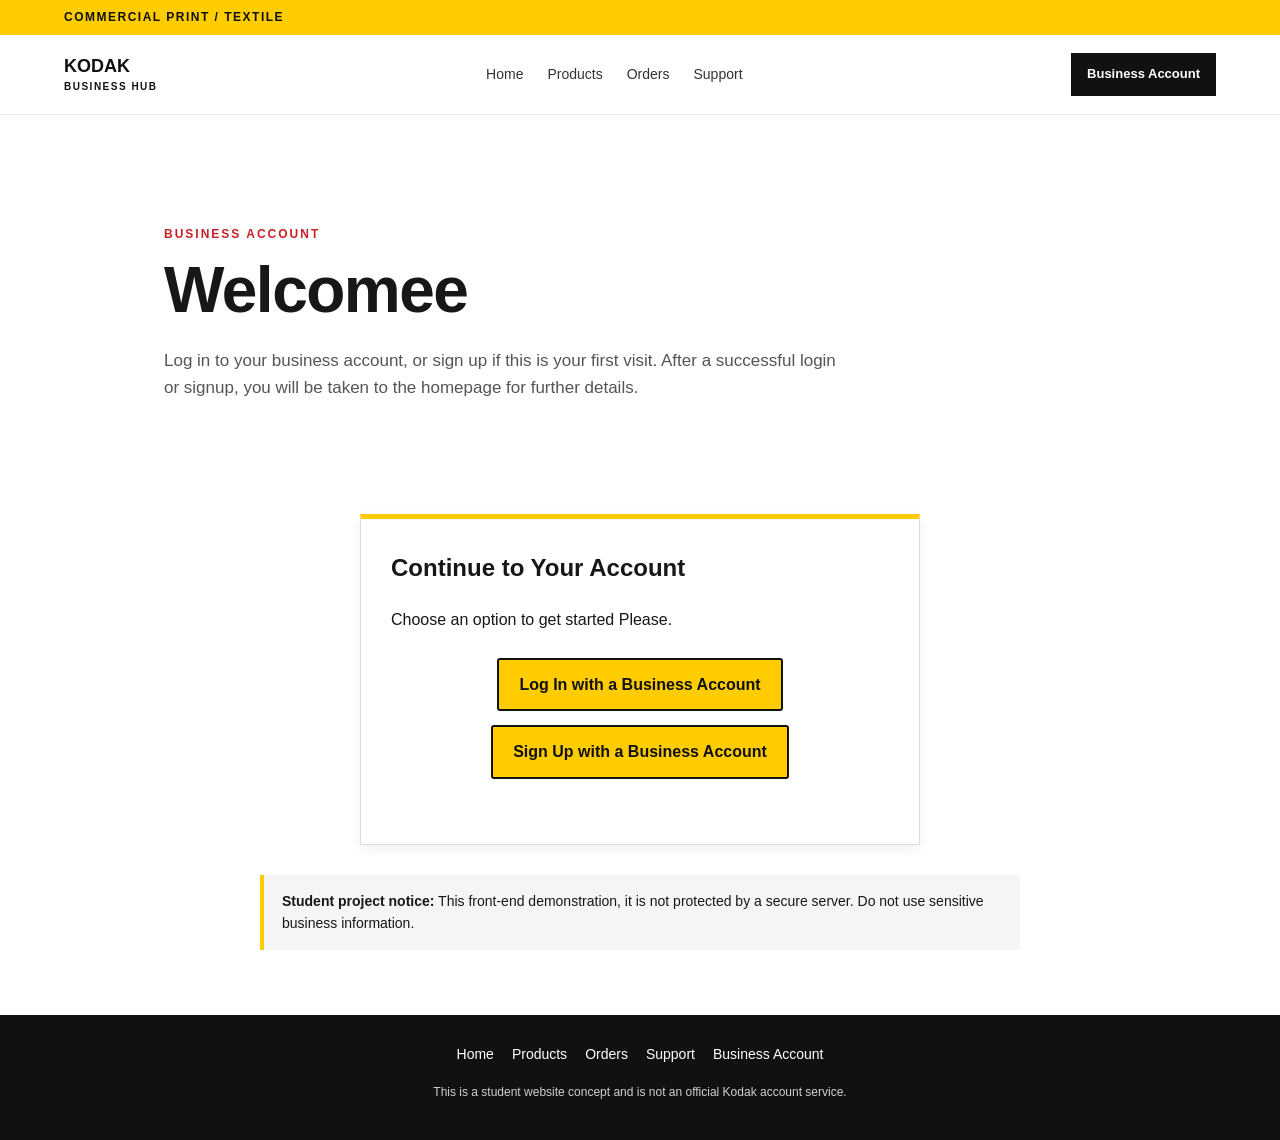
==== commit 340437c8: "Add files via upload these files I am done looking through and altering the comments" ====
--- a/login.html
+++ b/login.html
@@ -5,9 +5,9 @@
     <meta name="viewport" content="width=device-width, initial-scale=1.0">
     <title>Business Account Login | Kodak Business Hub</title>
 
-    <!-- Use the same stylesheet as the rest of the website. -->
+    <!-- Use the same stylesheet as the rest of the website and linking it here -->
     <link rel="stylesheet" href="style.css">
-    <!-- All website JavaScript is centralized in this one file. defer waits until HTML is parsed. -->
+    <!-- defer waits until HTML is parsed and we link the js file here as well -->
     <script src="script.js" defer></script>
 </head>
 <body>
@@ -15,23 +15,24 @@
 
     <header class="site-header">
         <a class="brand" href="index.html" aria-label="Kodak Business Hub home">
-            <span class="brand-mark">K</span>
             <span class="brand-name">KODAK<small>BUSINESS HUB</small></span>
         </a>
+        <!-- corresponding links-->
         <nav class="navigation" aria-label="Main navigation">
             <a href="index.html">Home</a>
             <a href="products.html">Products</a>
             <a href="order.html">Orders</a>
             <a href="support.html">Support</a>
         </nav>
+        
         <a class="account-button" href="login.html" aria-current="page">Business Account</a>
     </header>
 
-
+    <!--this is when the user is logging into the account -->
     <main class="login-content">
         <section class="intro">
             <p class="small-heading">BUSINESS ACCOUNT</p>
-            <h1>Welcome <span>Back.</span></h1>
+            <h1>Welcomee</h1>
             <p class="intro-text">
                 Log in to your business account, or sign up if this is your first visit.
                 After a successful login or signup, you will be taken to the homepage for further details.
@@ -41,13 +42,13 @@
         <!-- choose whether they already have an account. -->
         <section class="login-card" id="account-options">
             <h2>Continue to Your Account</h2>
-            <p>Choose an option to get started.</p>
+            <p>Choose an option to get started Please.</p>
             <div class="order-buttons">
                 <button type="button" class="login-button" id="show-login">
-                    Log In with Business Account
+                    Log In with a Business Account
                 </button>
                 <button type="button" class="login-button" id="show-signup">
-                    Sign Up with Business Account
+                    Sign Up with a Business Account
                 </button>
             </div>
         </section>
@@ -55,37 +56,39 @@
         <!-- Login form is hidden until the visitor chooses Log In. -->
         <section class="login-card" id="login-section" hidden>
             <h2>Log In</h2>
+            <!-- creating a form for the logIn-->
+            <!-- placeholder means to show an example text input -->
             <form class="login-form" id="login-form">
                 <label for="login-email">Business Email</label>
                 <input type="email" id="login-email" name="loginEmail"
-                    placeholder="name@company.com" autocomplete="username" required>
-
+                    placeholder="name@company.com" required>
+                
                 <label for="login-password">Password</label>
                 <input type="password" id="login-password" name="loginPassword"
-                    placeholder="Enter your password" autocomplete="current-password" required>
-
+                    placeholder="Enter your password" required>
+                
                 <button type="submit">Log In and Continue</button>
             </form>
             <p class="form-message" id="login-message" role="status" aria-live="polite"></p>
             <p class="login-switch">
-                New here?
+                Are you new company?
                 <button type="button" class="text-button" id="login-to-signup">
-                    Create a business account
+                    Please Create a business account Here
                 </button>
             </p>
         </section>
 
-        <!-- Signup form collects the details needed for this demonstration. -->
+        <!-- Signup form collects the details of the company when the user tries to sign up-->
         <section class="login-card" id="signup-section" hidden>
             <h2>Sign Up</h2>
             <form class="signup-form" id="signup-form">
                 <label for="company-name">Company Name</label>
                 <input type="text" id="company-name" name="companyName"
-                    placeholder="Enter your company name" autocomplete="organization" required>
+                    placeholder="Enter your company name" required>
 
                 <label for="signup-email">Business Email</label>
                 <input type="email" id="signup-email" name="signupEmail"
-                    placeholder="name@company.com" autocomplete="email" required>
+                    placeholder="name@company.com" required>
 
                 <label for="signup-password">Create a Password</label>
                 <input type="password" id="signup-password" name="signupPassword"
@@ -105,15 +108,16 @@
                 <button type="button" class="text-button" id="signup-to-login">Log in</button>
             </p>
         </section>
-
+        
+        <!-- "prototype-notice" to display a notice explaining that the website is a prototype-->
         <div class="prototype-notice">
             <strong>Student project notice:</strong>
-            This front-end demonstration stores account information in this browser.
-            It is not protected by a secure server. Do not use a real password or
-            sensitive business information.
+            This front-end demonstration, it is not protected by a secure server. 
+            Do not use sensitive business information.
         </div>
     </main>
-
+     
+    <!-- links to other parts of the website-->
     <footer class="site-footer">
         <div class="footer-links">
             <a href="index.html">Home</a>
@@ -123,10 +127,9 @@
             <a href="login.html">Business Account</a>
         </div>
         <p class="disclaimer">
-            Kodak Business Hub is a student website concept and is not an official
+            This is a student website concept and is not an official
             Kodak account service.
         </p>
     </footer>
-    <!-- Page-specific JavaScript: behavior is kept separate from HTML and CSS. -->
 </body>
 </html>
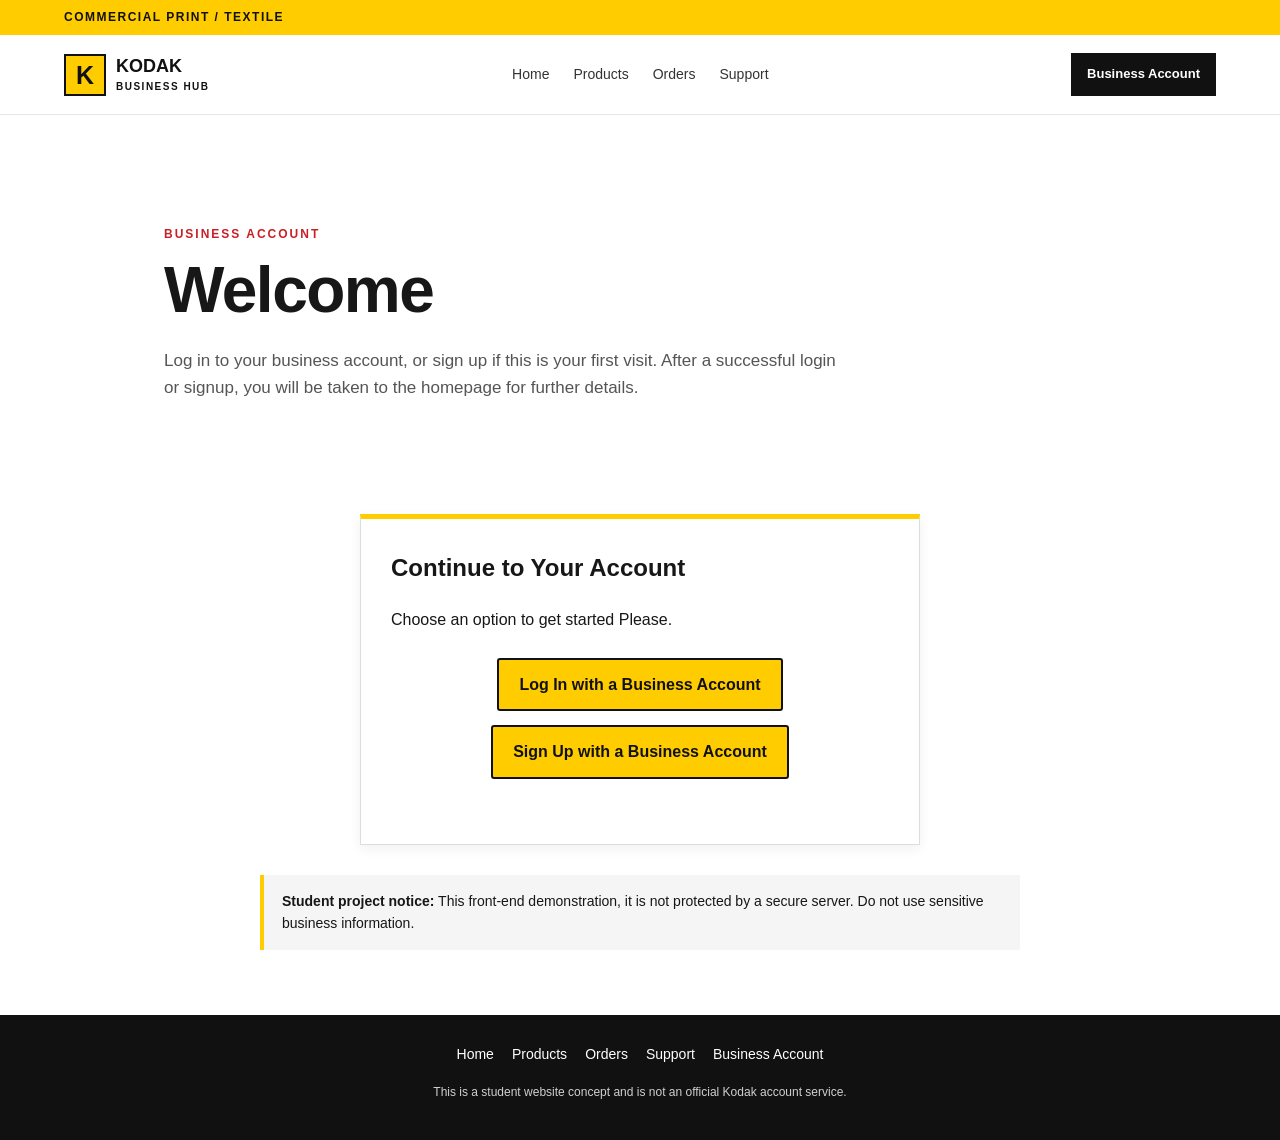
==== commit 920cd11f: "Update login.html" ====
--- a/login.html
+++ b/login.html
@@ -14,7 +14,8 @@
     <div class="top-bar"><p>COMMERCIAL PRINT / TEXTILE</p></div>
 
     <header class="site-header">
-        <a class="brand" href="index.html" aria-label="Kodak Business Hub home">
+        <a class="brand" href="index.html">
+            <span class="brand-mark">K</span>
             <span class="brand-name">KODAK<small>BUSINESS HUB</small></span>
         </a>
         <!-- corresponding links-->
@@ -32,7 +33,7 @@
     <main class="login-content">
         <section class="intro">
             <p class="small-heading">BUSINESS ACCOUNT</p>
-            <h1>Welcomee</h1>
+            <h1>Welcome</h1>
             <p class="intro-text">
                 Log in to your business account, or sign up if this is your first visit.
                 After a successful login or signup, you will be taken to the homepage for further details.
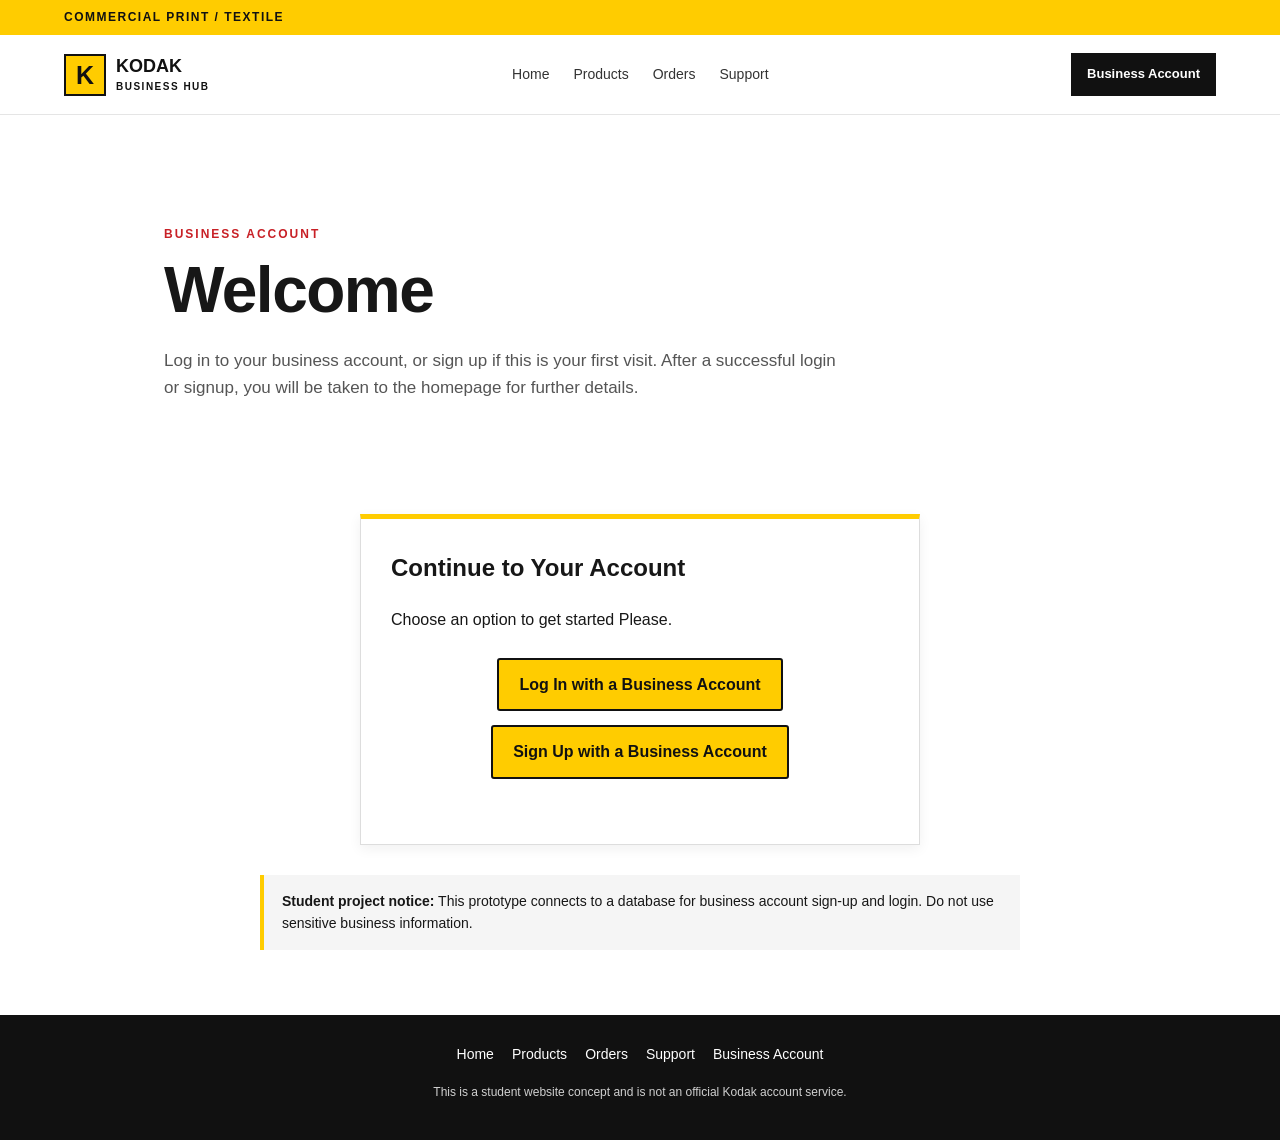
==== commit 92f067ae: "Milestone 5" ====
--- a/login.html
+++ b/login.html
@@ -25,7 +25,7 @@
             <a href="order.html">Orders</a>
             <a href="support.html">Support</a>
         </nav>
-        
+
         <a class="account-button" href="login.html" aria-current="page">Business Account</a>
     </header>
 
@@ -59,15 +59,15 @@
             <h2>Log In</h2>
             <!-- creating a form for the logIn-->
             <!-- placeholder means to show an example text input -->
-            <form class="login-form" id="login-form">
+            <form class="login-form" id="login-form" method="post" action="login.php">
                 <label for="login-email">Business Email</label>
                 <input type="email" id="login-email" name="loginEmail"
                     placeholder="name@company.com" required>
-                
+
                 <label for="login-password">Password</label>
                 <input type="password" id="login-password" name="loginPassword"
                     placeholder="Enter your password" required>
-                
+
                 <button type="submit">Log In and Continue</button>
             </form>
             <p class="form-message" id="login-message" role="status" aria-live="polite"></p>
@@ -82,7 +82,7 @@
         <!-- Signup form collects the details of the company when the user tries to sign up-->
         <section class="login-card" id="signup-section" hidden>
             <h2>Sign Up</h2>
-            <form class="signup-form" id="signup-form">
+            <form class="signup-form" id="signup-form" method="post" action="login.php">
                 <label for="company-name">Company Name</label>
                 <input type="text" id="company-name" name="companyName"
                     placeholder="Enter your company name" required>
@@ -109,15 +109,15 @@
                 <button type="button" class="text-button" id="signup-to-login">Log in</button>
             </p>
         </section>
-        
+
         <!-- "prototype-notice" to display a notice explaining that the website is a prototype-->
         <div class="prototype-notice">
             <strong>Student project notice:</strong>
-            This front-end demonstration, it is not protected by a secure server. 
+            This prototype connects to a database for business account sign-up and login.
             Do not use sensitive business information.
         </div>
     </main>
-     
+
     <!-- links to other parts of the website-->
     <footer class="site-footer">
         <div class="footer-links">
--- a/style.css
+++ b/style.css
@@ -1,23 +1,21 @@
+
+/* The comments below show which HTML page each group of styles belongs to. */
+
 /*
- * SHARED WEBSITE STYLES
- * This file controls the appearance shared by all the HTML pages.
- * HTML decides what content is on a page; CSS decides how that content looks.
- * I kept the existing rules and added explanations to make the file easier to follow.
- */
-
-/* --------------------------------------------------
-   KODAK BUSINESS HUB
-   This file controls the appearance of the homepage.
-   -------------------------------------------------- */
-
-
-/* Applies consistent width calculations to all elements. */
+  - Shared website layout: body, top bar, logo, navigation, and footer.
+  - index.html: homepage introduction and business tool cards.
+  - orders.html: order buttons, order panels, and order table.
+  - login.html: login and sign-up forms.
+  - products.html: product cards, View Details, and Request Quote buttons.
+  - support.html: support form, radio options, and reference number.
+  Some sections are shared by more than one page.
+*/
+
+/* Makes sizing easier to manage across the website. */
 * {
     box-sizing: border-box;
 }
 
-
-/* Sets the default font, text color, and page background. */
 body {
     margin: 0;
     font-family: Arial, Helvetica, sans-serif;
@@ -26,8 +24,7 @@
     line-height: 1.6;
 }
 
-
-/* TOP BAR: Creates the yellow bar at the top. */
+/* Styles the yellow bar at the top of the website. */
 .top-bar {
     background-color: #ffcc00;
     color: #111111;
@@ -37,14 +34,11 @@
     letter-spacing: 1.5px;
 }
 
-/* Removes the default space around the top-bar paragraph. */
 .top-bar p {
     margin: 0;
 }
 
-
-/* HEADER: Arranges the brand, navigation, and account link. */
-/* Header: the logo, navigation links, and business-account button sit here. */
+/* Keeps the logo, navigation, and account button in the header. */
 .site-header {
     display: flex;
     align-items: center;
@@ -54,8 +48,7 @@
     border-bottom: 1px solid #e5e5e5;
 }
 
-
-/* BRAND: Places the K symbol beside the brand name. */
+/* Keeps the logo symbol and brand name next to each other. */
 .brand {
     display: flex;
     align-items: center;
@@ -65,8 +58,7 @@
     flex-shrink: 0;
 }
 
-
-/* Creates the yellow square containing the letter K. */
+/* Creates the yellow box around the K. */
 .brand-mark {
     display: inline-flex;
     align-items: center;
@@ -79,15 +71,14 @@
     font-weight: 900;
 }
 
-
-/* Styles the KODAK BUSINESS HUB text. */
+/* Sets the size and weight of the brand name. */
 .brand-name {
     font-size: 18px;
     font-weight: 900;
     line-height: 1.1;
 }
 
-/* Places BUSINESS HUB below KODAK. */
+/* Puts the smaller Business Hub text below the brand name. */
 .brand-name small {
     display: block;
     margin-top: 4px;
@@ -95,8 +86,7 @@
     letter-spacing: 1.5px;
 }
 
-
-/* NAVIGATION: Places the page links in a horizontal row. */
+/* Keeps the navigation links in a row. */
 .navigation {
     display: flex;
     align-items: center;
@@ -104,7 +94,7 @@
     gap: 24px;
 }
 
-/* Styles the navigation links. */
+/* Gives the navigation and footer links the same basic style. */
 .navigation a,
 .footer-links a {
     color: #333333;
@@ -112,14 +102,13 @@
     font-size: 14px;
 }
 
-/* Makes the current page and hovered links red. */
+/* Turns the navigation link red when it is active or hovered over. */
 .navigation a:hover,
 .navigation a.active {
     color: #c82026;
 }
 
-
-/* ACCOUNT BUTTON: Keeps Business Account on the right. */
+/* Styles the Business Account button. */
 .account-button {
     display: inline-block;
     padding: 11px 16px;
@@ -131,21 +120,19 @@
     white-space: nowrap;
 }
 
-/* Changes the button to red when the mouse is over it. */
+/* Changes the account button to red when the user hovers over it. */
 .account-button:hover {
     background-color: #c82026;
 }
 
-
-/* INTRODUCTION: Provides space around the main heading. */
+/* Homepage only (index.html): controls the introduction at the top of the page. */
 .intro {
     max-width: 1000px;
     margin: 0 auto;
     padding: 75px 24px 65px;
 }
 
-
-/* Styles the small red heading above the main title. */
+/* Styles the small heading above the main title. */
 .small-heading {
     margin: 0 0 12px;
     color: #c82026;
@@ -154,8 +141,7 @@
     letter-spacing: 2px;
 }
 
-
-/* Styles the main homepage heading. */
+/* Makes the main homepage heading large and easy to read. */
 .intro h1 {
     margin: 0;
     font-size: clamp(38px, 6vw, 64px);
@@ -163,13 +149,12 @@
     letter-spacing: -1.5px;
 }
 
-/* Colors the words Textile Print red. */
+/* Highlights part of the main heading in red. */
 .intro h1 span {
     color: #c82026;
 }
 
-
-/* Styles the paragraph below the main heading. */
+/* Keeps the introduction text from stretching too far across the page. */
 .intro-text {
     max-width: 690px;
     margin-top: 22px;
@@ -177,22 +162,19 @@
     font-size: 17px;
 }
 
-
-/* BUSINESS TOOLS: Creates a light gray section background. */
+/* Homepage only (index.html): styles the section with the business tool cards. */
 .business-tools {
     padding: 60px 5% 75px;
     background-color: #f5f5f5;
 }
 
-
-/* Centers the section heading and description. */
+/* Centers the heading and description above the tool cards. */
 .section-title {
     max-width: 760px;
     margin: 0 auto 32px;
     text-align: center;
 }
 
-/* Sets the size and spacing of the section heading. */
 .section-title h2 {
     margin: 0;
     font-size: clamp(26px, 4vw, 38px);
@@ -204,8 +186,7 @@
     color: #666666;
 }
 
-
-/* TOOL GRID: Arranges the four cards in four columns. */
+/* Arranges the business tool cards into four columns. */
 .tool-grid {
     display: grid;
     grid-template-columns: repeat(4, minmax(0, 1fr));
@@ -214,8 +195,7 @@
     margin: 0 auto;
 }
 
-
-/* TOOL CARDS: Makes each card clickable and white. */
+/* Sets the layout and appearance of each tool card. */
 .tool-card {
     display: flex;
     flex-direction: column;
@@ -229,14 +209,13 @@
     transition: transform 0.2s ease, border-color 0.2s ease;
 }
 
-/* Moves the card slightly and changes its border on hover. */
+/* Moves the card up slightly and changes its border to red on hover. */
 .tool-card:hover {
     transform: translateY(-4px);
     border-color: #c82026;
 }
 
-
-/* Styles the small number at the top of each card. */
+/* Styles the number displayed on each tool card. */
 .card-number {
     color: #c82026;
     font-size: 12px;
@@ -244,20 +223,20 @@
     letter-spacing: 1px;
 }
 
-/* Styles each card's heading. */
+/* Adds spacing around the card headings. */
 .tool-card h3 {
     margin: 18px 0 6px;
     font-size: 20px;
 }
 
-/* Styles the description inside each card. */
+/* Styles the descriptions inside the tool cards. */
 .tool-card p {
     margin: 0 0 18px;
     color: #666666;
     font-size: 14px;
 }
 
-/* Styles the clickable-looking text at the bottom of each card. */
+/* Keeps the link near the bottom of each card. */
 .card-link {
     margin-top: auto;
     color: #c82026;
@@ -265,9 +244,7 @@
     font-weight: bold;
 }
 
-
-/* FOOTER: Creates a black section at the bottom of the page. */
-/* Footer styles apply to the links and note at the bottom of each page. */
+/* Shared footer: used on pages that include the site footer, including index.html. */
 .site-footer {
     padding: 28px 5%;
     background-color: #111111;
@@ -275,8 +252,7 @@
     text-align: center;
 }
 
-
-/* Arranges the footer links in the center. */
+/* Centers the footer links and adds space between them. */
 .footer-links {
     display: flex;
     flex-wrap: wrap;
@@ -285,19 +261,18 @@
     margin-bottom: 18px;
 }
 
-/* Makes footer links white. */
+/* Makes the footer links white. */
 .footer-links a {
     color: #ffffff;
 }
 
-/* Makes footer links yellow when hovered over. */
+/* Changes the footer and research links to yellow on hover. */
 .footer-links a:hover,
 .research-links a:hover {
     color: #ffcc00;
 }
 
-
-/* Styles the research sources and student-project disclaimer. */
+/* Keeps the research links and disclaimer small and easy to read. */
 .research-links,
 .disclaimer {
     margin: 10px 0;
@@ -305,21 +280,17 @@
     color: #d0d0d0;
 }
 
-/* Makes the research links white. */
+/* Keeps the research links white. */
 .research-links a {
     color: #ffffff;
 }
 
-
-/* TABLET: Uses two cards per row on medium-sized screens. */
+/* Shared header and homepage cards: adjusts the layout for screens 900px wide or smaller. */
 @media (max-width: 900px) {
-
-    /* Allows the header items to move onto another line. */
     .site-header {
         flex-wrap: wrap;
     }
 
-    /* Gives the navigation its own row. */
     .navigation {
         order: 3;
         width: 100%;
@@ -327,91 +298,76 @@
         gap: 16px;
     }
 
-    /* Changes the cards from four columns to two. */
+    /* Shows two tool cards per row on smaller screens. */
     .tool-grid {
         grid-template-columns: repeat(2, minmax(0, 1fr));
     }
 }
 
-
-/* PHONE: Makes the page easier to read on small screens. */
+/* Homepage and shared header: adjusts spacing and layout for phones. */
 @media (max-width: 560px) {
-
-    /* Reduces the header spacing. */
     .site-header {
         gap: 16px;
         padding: 16px 5%;
     }
 
-    /* Makes the K symbol smaller. */
     .brand-mark {
         width: 36px;
         height: 36px;
         font-size: 21px;
     }
 
-    /* Makes the brand name smaller. */
     .brand-name {
         font-size: 15px;
     }
 
-    /* Reduces the account button size. */
     .account-button {
         margin-left: auto;
         padding: 9px 10px;
         font-size: 12px;
     }
 
-    /* Aligns navigation links to the left. */
     .navigation {
         justify-content: flex-start;
         gap: 14px;
     }
 
-    /* Reduces navigation text size. */
     .navigation a {
         font-size: 13px;
     }
 
-    /* Reduces the space around the introduction. */
     .intro {
         padding-top: 55px;
         padding-bottom: 45px;
     }
 
-    /* Makes the introduction text slightly smaller. */
     .intro-text {
         font-size: 15px;
     }
 
-    /* Reduces the space around the business tools section. */
     .business-tools {
         padding: 45px 5%;
     }
 
-    /* Displays one card per row on phones. */
+    /* Stacks the tool cards in one column on phones. */
     .tool-grid {
         grid-template-columns: 1fr;
     }
 
-    /* Reduces the height of each card. */
     .tool-card {
         min-height: 190px;
     }
 }
 
-/* ==========================================================
-   ADDITIONAL STYLES FOR ORDERS AND LOGIN PAGES
-   These rules are added after the original styles so the
-   existing homepage and product styling remains unchanged.
-   ========================================================== */
-/* Orders page: spacing and layout for the Current Orders and Past Orders panels. */
-.orders-content, /* Login page: keeps the sign-in and sign-up forms aligned and readable. */
+/* Orders page (orders.html) and login page (login.html): sets the main content width. */
+.orders-content,
 .login-content {
     width: min(1100px, 90%);
     margin: 0 auto;
     padding: 35px 0 65px;
 }
+
+/* Orders page (orders.html): arranges the Current Orders and Past Orders buttons. */
 .order-buttons {
     display: flex;
     flex-wrap: wrap;
@@ -419,7 +375,12 @@
     gap: 14px;
     margin: 25px 0 35px;
 }
-.order-buttons button, .login-button, .login-form button, .signup-form button {
+
+/* Orders page (orders.html) and login page (login.html): gives the buttons the same style. */
+.order-buttons button,
+.login-button,
+.login-form button,
+.signup-form button {
     padding: 12px 20px;
     border: 2px solid #111111;
     border-radius: 3px;
@@ -430,20 +391,33 @@
     cursor: pointer;
     transition: background-color 0.2s ease, transform 0.2s ease;
 }
-.order-buttons button:hover, .login-button:hover, .login-form button:hover, .signup-form button:hover {
+
+/* Darkens the buttons slightly when the user hovers over them. */
+.order-buttons button:hover,
+.login-button:hover,
+.login-form button:hover,
+.signup-form button:hover {
     background-color: #e6b800;
     transform: translateY(-1px);
 }
-.order-buttons button:focus-visible, .login-button:focus-visible,
-.login-form button:focus-visible, .signup-form button:focus-visible,
+
+/* Adds an outline so keyboard users can see which control is selected. */
+.order-buttons button:focus-visible,
+.login-button:focus-visible,
+.login-form button:focus-visible,
+.signup-form button:focus-visible,
 .login-content input:focus-visible {
     outline: 3px solid #c82026;
     outline-offset: 3px;
 }
+
+/* Orders page (orders.html): shows which order tab is selected. */
 .order-buttons button.selected {
     background-color: #111111;
     color: #ffffff;
 }
+
+/* Orders page (orders.html): styles the area where order details appear. */
 .order-panel {
     margin: 20px 0;
     padding: 25px;
@@ -451,33 +425,45 @@
     border: 1px solid #dddddd;
     border-top: 5px solid #ffcc00;
 }
+
+/* Orders page (orders.html): styles the message shown when there are no orders. */
 .no-orders-message {
     margin: 18px 0 0;
     padding: 18px;
     background-color: #f5f5f5;
     border-left: 4px solid #c82026;
 }
-/* Table styles make order details easier to scan across each row. */
+
+/* Orders page (orders.html): keeps the order table usable on narrow screens. */
 .order-table-wrapper {
     width: 100%;
     overflow-x: auto;
     margin-top: 18px;
 }
+
+/* Sets the order table to fill the available space. */
 .order-table {
     width: 100%;
     border-collapse: collapse;
     background-color: #ffffff;
 }
-.order-table th, .order-table td {
+
+/* Adds space around the information in each table cell. */
+.order-table th,
+.order-table td {
     padding: 13px 15px;
     border: 1px solid #dddddd;
     text-align: left;
     vertical-align: top;
 }
+
+/* Makes the table headings stand out with a black background. */
 .order-table th {
     background-color: #111111;
     color: #ffffff;
 }
+
+/* Login page (login.html): styles the box containing the login and sign-up forms. */
 .login-card {
     max-width: 560px;
     margin: 30px auto;
@@ -487,25 +473,49 @@
     border-top: 5px solid #ffcc00;
     box-shadow: 0 4px 12px rgba(0, 0, 0, 0.06);
 }
-.login-card h2 { margin-top: 0; }
-.login-form, .signup-form {
+
+/* Removes the extra space above the login heading. */
+.login-card h2 {
+    margin-top: 0;
+}
+
+/* Stacks the login and sign-up fields vertically. */
+.login-form,
+.signup-form {
     display: flex;
     flex-direction: column;
     gap: 10px;
 }
-.login-form label, .signup-form label {
+
+/* Makes the form labels bold and separates them from other fields. */
+.login-form label,
+.signup-form label {
     margin-top: 8px;
     font-weight: bold;
 }
-.login-form input, .signup-form input {
+
+/* Makes the input fields fill the width of the form. */
+.login-form input,
+.signup-form input {
     width: 100%;
     padding: 12px;
     border: 1px solid #bbbbbb;
     border-radius: 3px;
     font: inherit;
 }
-.login-form button, .signup-form button { margin-top: 16px; }
-.login-switch { margin-top: 20px; }
+
+/* Adds space above the login and sign-up buttons. */
+.login-form button,
+.signup-form button {
+    margin-top: 16px;
+}
+
+/* Adds space above the link for switching between forms. */
+.login-switch {
+    margin-top: 20px;
+}
+
+/* Styles the button used to switch between login and sign-up. */
 .text-button {
     padding: 0;
     border: 0;
@@ -516,13 +526,20 @@
     text-decoration: underline;
     cursor: pointer;
 }
-.text-button:hover { color: #8f151a; }
+
+/* Makes the text button darker red on hover. */
+.text-button:hover {
+    color: #8f151a;
+}
+
+/* Login page (login.html): styles messages shown below the form. */
 .form-message {
     min-height: 1.5em;
     margin-top: 15px;
     font-weight: bold;
 }
-/* This notice explains that the site is a student prototype, not a live service. */
+
+/* Login page (login.html): styles the note explaining that this is a student prototype. */
 .prototype-notice {
     max-width: 760px;
     margin: 25px auto 0;
@@ -531,395 +548,414 @@
     border-left: 4px solid #ffcc00;
     font-size: 14px;
 }
+
+/* Orders page (orders.html) and login page (login.html): adjusts both pages for phones. */
 @media (max-width: 560px) {
-    .orders-content, .login-content {
+    .orders-content,
+    .login-content {
         width: 92%;
         padding-top: 20px;
     }
-    .order-panel, .login-card { padding: 18px; }
-    .order-buttons { flex-direction: column; }
-    .order-buttons button { width: 100%; }
-    .order-table th, .order-table td { padding: 10px; }
-}
-
-
-/* ============================================================
-   PAGE-SPECIFIC STYLES MOVED OUT OF PRODUCTS.HTML
-   These rules belong here so HTML files contain structure only.
-   ============================================================ */
-/* Styles the main products page */
-        .products-page {
-            max-width: 1200px;
-            margin: 0 auto;
-            padding: 40px 25px;
-        }
-
-        /* Styles the introduction at the top */
-        .products-intro {
-            text-align: center;
-            padding: 35px 15px;
-        }
-
-        .products-intro h1 {
-            font-size: 38px;
-            margin-bottom: 15px;
-        }
-
-        .products-intro p {
-            max-width: 750px;
-            margin: 0 auto;
-            line-height: 1.7;
-        }
-
-        /* Creates space between the machine and ink sections */
-        .product-section {
-            margin-top: 45px;
-            margin-bottom: 55px;
-            scroll-margin-top: 30px;
-        }
-
-        .product-section h2 {
-            font-size: 29px;
-            margin-bottom: 10px;
-        }
-
-        .section-description {
-            line-height: 1.6;
-            margin-bottom: 25px;
-        }
-
-        /* Displays the product cards in a grid */
-        .product-grid {
-            display: grid;
-            grid-template-columns: repeat(3, 1fr);
-            gap: 25px;
-        }
-
-        /* Styles each individual product card */
-        .product-card {
-            background-color: #ffffff;
-            border: 1px solid #dddddd;
-            border-radius: 8px;
-            padding: 25px;
-            box-shadow: 0 3px 8px rgba(0, 0, 0, 0.08);
-
-            /* Makes the hover effect smooth */
-            transition: transform 0.25s ease, box-shadow 0.25s ease;
-        }
-
-        /* Adds a hover effect when the mouse moves over a card */
-        .product-card:hover {
-            transform: translateY(-6px);
-            box-shadow: 0 8px 18px rgba(0, 0, 0, 0.15);
-        }
-
-        /* Styles the small product category label */
-        .product-type {
-            display: inline-block;
-            background-color: #fff1b8;
-            color: #333333;
-            padding: 6px 10px;
-            border-radius: 4px;
-            font-size: 12px;
-            font-weight: bold;
-            margin-bottom: 15px;
-        }
-
-        /* Styles the product name */
-        .product-card h3 {
-            font-size: 21px;
-            margin-bottom: 12px;
-        }
-
-        /* Styles the product description */
-        .product-card p {
-            line-height: 1.6;
-            margin-bottom: 18px;
-        }
-
-        /* Styles the View Details buttons */
-        .details-button {
-            display: inline-block;
-            background-color: #f5c400;
-            color: #111111;
-            text-decoration: none;
-            font-weight: bold;
-            padding: 11px 18px;
-            border-radius: 4px;
-            transition: background-color 0.2s ease;
-        }
-
-        /* Changes the button color when hovered over */
-        .details-button:hover {
-            background-color: #e0b200;
-        }
-
-        /* Makes keyboard navigation easier to see */
-        .details-button:focus-visible {
-            outline: 3px solid #222222;
-            outline-offset: 3px;
-        }
-
-        /*
-         * The Request Quote button starts hidden so each product card stays neat.
-         * When a visitor moves the mouse over a product card, the button appears.
-         * The focus rule does the same thing for someone using a keyboard.
-         */
-        .quote-button {
-            display: inline-block;
-            margin-left: 8px;
-            background-color: #222222;
-            color: #ffffff;
-            text-decoration: none;
-            font-weight: bold;
-            padding: 11px 18px;
-            border-radius: 4px;
-            opacity: 0;
-            visibility: hidden;
-            transform: translateY(5px);
-            transition: opacity 0.2s ease, transform 0.2s ease, visibility 0.2s ease;
-        }
-
-        /* Reveal the quote button only when the product card is hovered or focused. */
-        .product-card:hover .quote-button,
-        .product-card:focus-within .quote-button {
-            opacity: 1;
-            visibility: visible;
-            transform: translateY(0);
-        }
-
-        /* Give the quote button a clear hover and keyboard-focus state. */
-        .quote-button:hover {
-            background-color: #444444;
-        }
-
-        .quote-button:focus-visible {
-            outline: 3px solid #f5c400;
-            outline-offset: 3px;
-        }
-
-        /* On touch screens there is no mouse hover, so keep the button visible. */
-        @media (hover: none) {
-            .quote-button {
-                opacity: 1;
-                visibility: visible;
-                transform: none;
-                margin-top: 10px;
-                margin-left: 0;
-            }
-        }
-
-        /* Styles the inventory notice */
-        .inventory-notice {
-            background-color: #f5f5f5;
-            border-left: 5px solid #f5c400;
-            padding: 20px;
-            margin-top: 25px;
-            line-height: 1.6;
-        }
-
-        /* Adjusts the product grid for tablets */
-        @media (max-width: 850px) {
-            .product-grid {
-                grid-template-columns: repeat(2, 1fr);
-            }
-        }
-
-        /* Adjusts the product grid for mobile phones */
-        @media (max-width: 550px) {
-            .product-grid {
-                grid-template-columns: 1fr;
-            }
-
-            .products-intro h1 {
-                font-size: 30px;
-            }
-
-            .product-section h2 {
-                font-size: 25px;
-            }
-        }
-
-
-/* ============================================================
-   PAGE-SPECIFIC STYLES MOVED OUT OF SUPPORT.HTML
-   These rules belong here so HTML files contain structure only.
-   ============================================================ */
-/* Main support form */
-        #support-form {
-            max-width: 750px;
-            margin: 30px auto;
-            padding: 30px;
-            background-color: #ffffff;
-            border: 1px solid #dddddd;
-            border-top: 5px solid #ffcc00;
-        }
-
-        /* Form fields */
-        .support-form-group {
-            display: flex;
-            flex-direction: column;
-            margin-bottom: 22px;
-        }
-
-        .support-form-group > label,
-        .support-form-group legend {
-            margin-bottom: 8px;
-            font-weight: bold;
-            color: #222222;
-        }
-
-        .support-form-group input[type="text"],
-        .support-form-group input[type="email"],
-        .support-form-group select,
-        .support-form-group textarea {
-            width: 100%;
-            padding: 12px;
-            border: 1px solid #cccccc;
-            border-radius: 3px;
-            font-family: Arial, Helvetica, sans-serif;
-            font-size: 15px;
-            background-color: #ffffff;
-        }
-
-        /* Larger issue description box */
-        #issue-description {
-            min-height: 280px;
-            width: 100%;
-            resize: vertical;
-            line-height: 1.6;
-        }
-
-        /* Character counter */
-        #character-count {
-            display: block;
-            margin-top: 6px;
-            color: #666666;
-            text-align: right;
-            font-size: 12px;
-        }
-
-        /* Highlight fields when selected */
-        .support-form-group input:focus,
-        .support-form-group select:focus,
-        .support-form-group textarea:focus {
-            outline: 2px solid #ffcc00;
-            border-color: #111111;
-        }
-
-        /* On-site visit options */
-        fieldset.support-form-group {
-            border: 1px solid #dddddd;
-            padding: 18px;
-        }
-
-        .support-form-group legend {
-            padding: 0 8px;
-        }
-
-        .support-radio-option {
-            display: flex;
-            align-items: flex-start;
-            gap: 10px;
-            margin: 10px 0;
-        }
-
-        .support-radio-option input {
-            margin-top: 5px;
-            accent-color: #c82026;
-        }
-
-        .support-radio-option label {
-            cursor: pointer;
-            color: #333333;
-        }
-
-        /* Submit and clear buttons */
-        .support-form-buttons {
-            display: flex;
-            gap: 12px;
-            flex-wrap: wrap;
-            margin-top: 25px;
-        }
-
-        .support-form-buttons button {
-            padding: 13px 20px;
-            background-color: #ffcc00;
-            color: #111111;
-            border: 2px solid #111111;
-            font-size: 14px;
-            font-weight: bold;
-            cursor: pointer;
-        }
-
-        .support-form-buttons button:hover {
-            background-color: #e6b800;
-        }
-
-        .support-form-buttons .reset-button {
-            background-color: #ffffff;
-            color: #111111;
-        }
-
-        .support-form-buttons .reset-button:hover {
-            background-color: #eeeeee;
-        }
-
-        /* Form submission message */
-        #support-message {
-            margin-top: 20px;
-            font-weight: bold;
-            line-height: 1.6;
-        }
-
-        /* Reference number at the bottom */
-        .support-reference {
-            max-width: 750px;
-            margin: 35px auto 0;
-            padding: 25px;
-            text-align: center;
-            background-color: #111111;
-            color: #ffffff;
-            border-bottom: 5px solid #ffcc00;
-        }
-
-        .support-reference p {
-            margin: 5px 0;
-        }
-
-        .support-reference h3 {
-            margin: 10px 0;
-            color: #ffcc00;
-            font-size: 30px;
-            letter-spacing: 3px;
-        }
-
-        /* Responsive design for smaller screens */
-        @media (max-width: 560px) {
-            #support-form {
-                padding: 20px;
-            }
-
-            .support-form-buttons {
-                flex-direction: column;
-            }
-
-            .support-form-buttons button {
-                width: 100%;
-            }
-
-            .support-reference {
-                padding: 20px 12px;
-            }
-        }
-
-
-/* ACCESSIBILITY: Keep elements marked hidden out of the layout. */
+
+    .order-panel,
+    .login-card {
+        padding: 18px;
+    }
+
+    /* Stacks the order buttons instead of placing them in a row. */
+    .order-buttons {
+        flex-direction: column;
+    }
+
+    .order-buttons button {
+        width: 100%;
+    }
+
+    .order-table th,
+    .order-table td {
+        padding: 10px;
+    }
+}
+
+/* Products page (products.html): sets the width and spacing of the page. */
+.products-page {
+    max-width: 1200px;
+    margin: 0 auto;
+    padding: 40px 25px;
+}
+
+/* Centers the introduction at the top of the products page. */
+.products-intro {
+    text-align: center;
+    padding: 35px 15px;
+}
+
+.products-intro h1 {
+    font-size: 38px;
+    margin-bottom: 15px;
+}
+
+/* Keeps the introduction paragraph from getting too wide. */
+.products-intro p {
+    max-width: 750px;
+    margin: 0 auto;
+    line-height: 1.7;
+}
+
+/* Adds space between the machine and ink sections. */
+.product-section {
+    margin-top: 45px;
+    margin-bottom: 55px;
+    scroll-margin-top: 30px;
+}
+
+.product-section h2 {
+    font-size: 29px;
+    margin-bottom: 10px;
+}
+
+/* Adds space below the description for each product section. */
+.section-description {
+    line-height: 1.6;
+    margin-bottom: 25px;
+}
+
+/* Arranges the products into three columns. */
+.product-grid {
+    display: grid;
+    grid-template-columns: repeat(3, 1fr);
+    gap: 25px;
+}
+
+/* Sets the background, spacing, and border of each product card. */
+.product-card {
+    background-color: #ffffff;
+    border: 1px solid #dddddd;
+    border-radius: 8px;
+    padding: 25px;
+    box-shadow: 0 3px 8px rgba(0, 0, 0, 0.08);
+    transition: transform 0.25s ease, box-shadow 0.25s ease;
+}
+
+/* Lifts the card and makes its shadow more noticeable on hover. */
+.product-card:hover {
+    transform: translateY(-6px);
+    box-shadow: 0 8px 18px rgba(0, 0, 0, 0.15);
+}
+
+/* Styles the small label that shows the product category. */
+.product-type {
+    display: inline-block;
+    background-color: #fff1b8;
+    color: #333333;
+    padding: 6px 10px;
+    border-radius: 4px;
+    font-size: 12px;
+    font-weight: bold;
+    margin-bottom: 15px;
+}
+
+.product-card h3 {
+    font-size: 21px;
+    margin-bottom: 12px;
+}
+
+/* Adds space below the product descriptions. */
+.product-card p {
+    line-height: 1.6;
+    margin-bottom: 18px;
+}
+
+/* Styles the View Details button. */
+.details-button {
+    display: inline-block;
+    background-color: #f5c400;
+    color: #111111;
+    text-decoration: none;
+    font-weight: bold;
+    padding: 11px 18px;
+    border-radius: 4px;
+    transition: background-color 0.2s ease;
+}
+
+/* Changes the button to a darker yellow when hovered over. */
+.details-button:hover {
+    background-color: #e0b200;
+}
+
+/* Adds an outline when someone selects the button using a keyboard. */
+.details-button:focus-visible {
+    outline: 3px solid #222222;
+    outline-offset: 3px;
+}
+
+/* Keeps the Request Quote button hidden until the product card is hovered over or selected. */
+.quote-button {
+    display: inline-block;
+    margin-left: 8px;
+    background-color: #222222;
+    color: #ffffff;
+    text-decoration: none;
+    font-weight: bold;
+    padding: 11px 18px;
+    border-radius: 4px;
+    opacity: 0;
+    visibility: hidden;
+    transform: translateY(5px);
+    transition: opacity 0.2s ease, transform 0.2s ease, visibility 0.2s ease;
+}
+
+/* Shows the Request Quote button when the user hovers over or focuses inside a product card. */
+.product-card:hover .quote-button,
+.product-card:focus-within .quote-button {
+    opacity: 1;
+    visibility: visible;
+    transform: translateY(0);
+}
+
+/* Changes the quote button background when the user hovers over it. */
+.quote-button:hover {
+    background-color: #444444;
+}
+
+/* Makes the quote button easier to see when selected using a keyboard. */
+.quote-button:focus-visible {
+    outline: 3px solid #f5c400;
+    outline-offset: 3px;
+}
+
+/* Keeps the quote button visible on touchscreens where hovering is not available. */
+@media (hover: none) {
+    .quote-button {
+        opacity: 1;
+        visibility: visible;
+        transform: none;
+        margin-top: 10px;
+        margin-left: 0;
+    }
+}
+
+/* Highlights the note about product availability. */
+.inventory-notice {
+    background-color: #f5f5f5;
+    border-left: 5px solid #f5c400;
+    padding: 20px;
+    margin-top: 25px;
+    line-height: 1.6;
+}
+
+/* Changes the product layout to two columns on tablets. */
+@media (max-width: 850px) {
+    .product-grid {
+        grid-template-columns: repeat(2, 1fr);
+    }
+}
+
+/* Changes the product layout to one column on phones. */
+@media (max-width: 550px) {
+    .product-grid {
+        grid-template-columns: 1fr;
+    }
+
+    .products-intro h1 {
+        font-size: 30px;
+    }
+
+    .product-section h2 {
+        font-size: 25px;
+    }
+}
+
+/* Support page (support.html): styles the main support form. */
+#support-form {
+    max-width: 750px;
+    margin: 30px auto;
+    padding: 30px;
+    background-color: #ffffff;
+    border: 1px solid #dddddd;
+    border-top: 5px solid #ffcc00;
+}
+
+/* Places each support form field on its own line. */
+.support-form-group {
+    display: flex;
+    flex-direction: column;
+    margin-bottom: 22px;
+}
+
+/* Makes the form labels and field headings bold. */
+.support-form-group > label,
+.support-form-group legend {
+    margin-bottom: 8px;
+    font-weight: bold;
+    color: #222222;
+}
+
+/* Gives the text fields, dropdown, and message box a consistent style. */
+.support-form-group input[type="text"],
+.support-form-group input[type="email"],
+.support-form-group select,
+.support-form-group textarea {
+    width: 100%;
+    padding: 12px;
+    border: 1px solid #cccccc;
+    border-radius: 3px;
+    font-family: Arial, Helvetica, sans-serif;
+    font-size: 15px;
+    background-color: #ffffff;
+}
+
+/* Makes the issue description box larger and lets the user resize it vertically. */
+#issue-description {
+    min-height: 280px;
+    width: 100%;
+    resize: vertical;
+    line-height: 1.6;
+}
+
+/* Places the character count below the issue description. */
+#character-count {
+    display: block;
+    margin-top: 6px;
+    color: #666666;
+    text-align: right;
+    font-size: 12px;
+}
+
+/* Highlights a form field when the user clicks into it. */
+.support-form-group input:focus,
+.support-form-group select:focus,
+.support-form-group textarea:focus {
+    outline: 2px solid #ffcc00;
+    border-color: #111111;
+}
+
+/* Adds a border around the options for an on-site visit. */
+fieldset.support-form-group {
+    border: 1px solid #dddddd;
+    padding: 18px;
+}
+
+/* Gives the on-site visit heading some space. */
+.support-form-group legend {
+    padding: 0 8px;
+}
+
+/* Keeps each radio button next to its label. */
+.support-radio-option {
+    display: flex;
+    align-items: flex-start;
+    gap: 10px;
+    margin: 10px 0;
+}
+
+/* Moves the radio button down slightly to line it up with the text. */
+.support-radio-option input {
+    margin-top: 5px;
+    accent-color: #c82026;
+}
+
+/* Shows the user that the radio option label can be clicked. */
+.support-radio-option label {
+    cursor: pointer;
+    color: #333333;
+}
+
+/* Keeps the submit and clear buttons together. */
+.support-form-buttons {
+    display: flex;
+    gap: 12px;
+    flex-wrap: wrap;
+    margin-top: 25px;
+}
+
+/* Styles the buttons at the bottom of the support form. */
+.support-form-buttons button {
+    padding: 13px 20px;
+    background-color: #ffcc00;
+    color: #111111;
+    border: 2px solid #111111;
+    font-size: 14px;
+    font-weight: bold;
+    cursor: pointer;
+}
+
+/* Darkens the buttons when the user hovers over them. */
+.support-form-buttons button:hover {
+    background-color: #e6b800;
+}
+
+/* Keeps the clear button white so it looks different from Submit. */
+.support-form-buttons .reset-button {
+    background-color: #ffffff;
+    color: #111111;
+}
+
+/* Gives the clear button a light gray background on hover. */
+.support-form-buttons .reset-button:hover {
+    background-color: #eeeeee;
+}
+
+/* Styles the message that appears after the form is submitted. */
+#support-message {
+    margin-top: 20px;
+    font-weight: bold;
+    line-height: 1.6;
+}
+
+/* Styles the section at the bottom that shows the support reference number. */
+.support-reference {
+    max-width: 750px;
+    margin: 35px auto 0;
+    padding: 25px;
+    text-align: center;
+    background-color: #111111;
+    color: #ffffff;
+    border-bottom: 5px solid #ffcc00;
+}
+
+.support-reference p {
+    margin: 5px 0;
+}
+
+/* Makes the reference number stand out in yellow. */
+.support-reference h3 {
+    margin: 10px 0;
+    color: #ffcc00;
+    font-size: 30px;
+    letter-spacing: 3px;
+}
+
+/* Support page (support.html): adjusts the form for phones. */
+@media (max-width: 560px) {
+    #support-form {
+        padding: 20px;
+    }
+
+    /* Stacks the buttons vertically on phones. */
+    .support-form-buttons {
+        flex-direction: column;
+    }
+
+    .support-form-buttons button {
+        width: 100%;
+    }
+
+    .support-reference {
+        padding: 20px 12px;
+    }
+}
+
+/* Shared styles: hides elements on any page when the HTML uses the hidden attribute. */
+
+/* !important makes this rule take priority over conflicting display rules. */
 [hidden] {
     display: none !important;
 }
 
-/* SHARED FORM IMPROVEMENTS: Make keyboard focus visible on interactive controls. */
+/* Shared styles: helps keyboard users see links, buttons, and form fields on all pages. */
+
+/* :focus-visible adds an outline when someone uses the keyboard to select an element. */
 button:focus-visible,
 input:focus-visible,
 select:focus-visible,
@@ -927,4 +963,4 @@
 a:focus-visible {
     outline: 3px solid #c82026;
     outline-offset: 3px;
-}
+}
